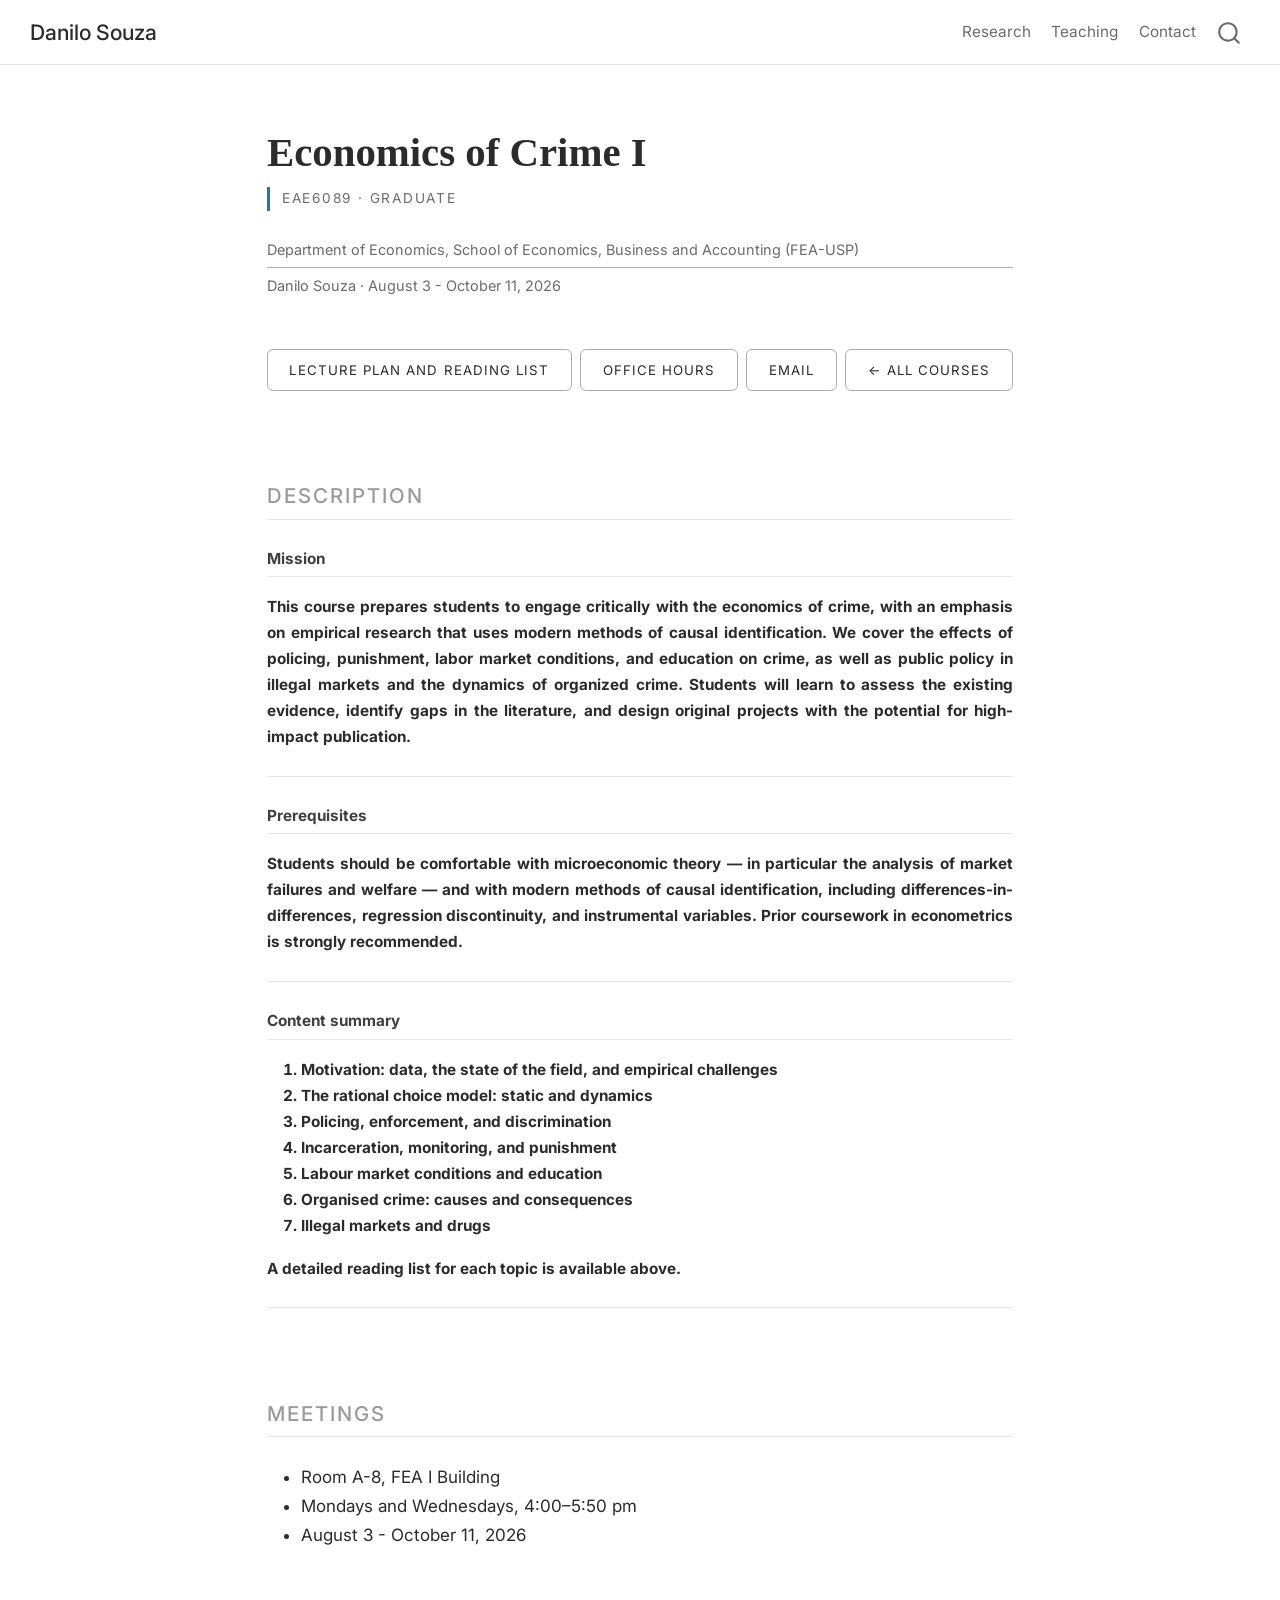
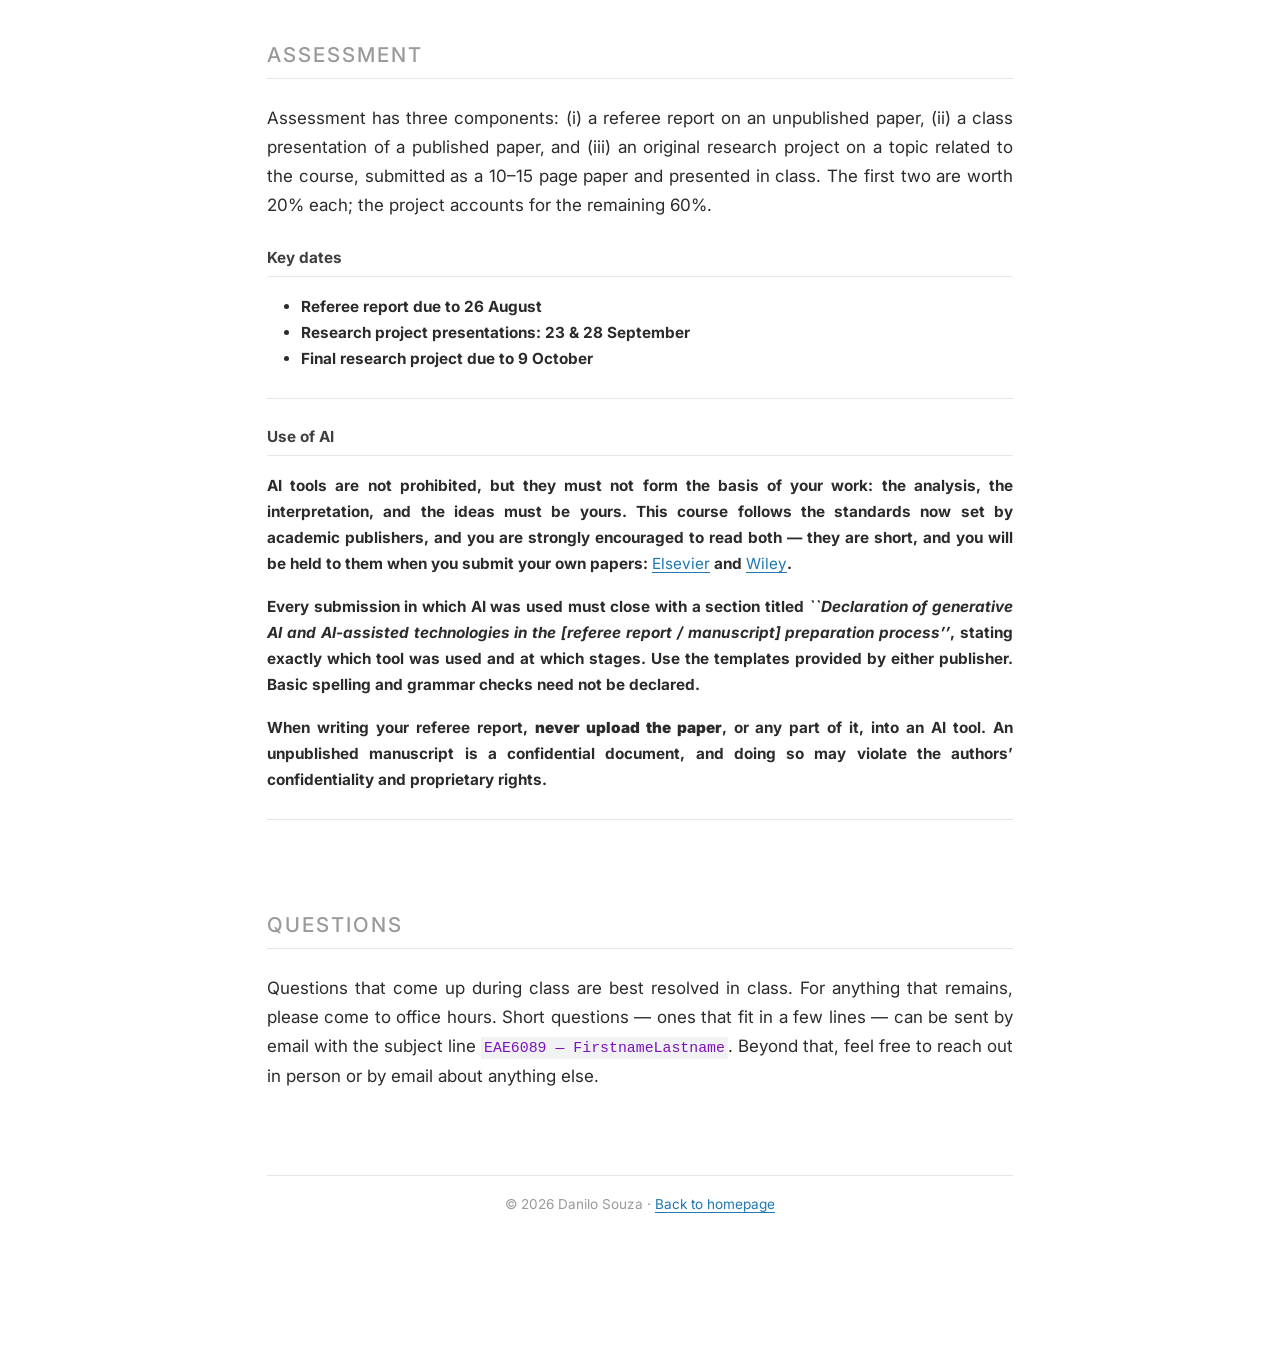
==== docs/teaching/econ-crime-grad.html @ 0323c4c9 "EAE6089 update" ====
<!DOCTYPE html>
<html xmlns="http://www.w3.org/1999/xhtml" lang="en" xml:lang="en"><head>

<meta charset="utf-8">
<meta name="generator" content="quarto-1.8.26">

<meta name="viewport" content="width=device-width, initial-scale=1.0, user-scalable=yes">

<meta name="description" content="Graduate course on the economics of crime, University of São Paulo (FEA-USP).">

<title>EAE6089 — Economics of Crime I – Danilo Souza</title>
<style>
code{white-space: pre-wrap;}
span.smallcaps{font-variant: small-caps;}
div.columns{display: flex; gap: min(4vw, 1.5em);}
div.column{flex: auto; overflow-x: auto;}
div.hanging-indent{margin-left: 1.5em; text-indent: -1.5em;}
ul.task-list{list-style: none;}
ul.task-list li input[type="checkbox"] {
  width: 0.8em;
  margin: 0 0.8em 0.2em -1em; /* quarto-specific, see https://github.com/quarto-dev/quarto-cli/issues/4556 */ 
  vertical-align: middle;
}
</style>


<script src="../site_libs/quarto-nav/quarto-nav.js"></script>
<script src="../site_libs/clipboard/clipboard.min.js"></script>
<script src="../site_libs/quarto-search/autocomplete.umd.js"></script>
<script src="../site_libs/quarto-search/fuse.min.js"></script>
<script src="../site_libs/quarto-search/quarto-search.js"></script>
<meta name="quarto:offset" content="../">
<script src="../site_libs/quarto-html/quarto.js" type="module"></script>
<script src="../site_libs/quarto-html/tabsets/tabsets.js" type="module"></script>
<script src="../site_libs/quarto-html/axe/axe-check.js" type="module"></script>
<script src="../site_libs/quarto-html/popper.min.js"></script>
<script src="../site_libs/quarto-html/tippy.umd.min.js"></script>
<link href="../site_libs/quarto-html/tippy.css" rel="stylesheet">
<link href="../site_libs/quarto-html/quarto-syntax-highlighting-587c61ba64f3a5504c4d52d930310e48.css" rel="stylesheet" id="quarto-text-highlighting-styles">
<script src="../site_libs/bootstrap/bootstrap.min.js"></script>
<link href="../site_libs/bootstrap/bootstrap-icons.css" rel="stylesheet">
<link href="../site_libs/bootstrap/bootstrap-e47f5c167bd58819b469835d2c6b5d37.min.css" rel="stylesheet" append-hash="true" id="quarto-bootstrap" data-mode="light">
<script id="quarto-search-options" type="application/json">{
  "location": "navbar",
  "copy-button": false,
  "collapse-after": 3,
  "panel-placement": "end",
  "type": "overlay",
  "limit": 50,
  "keyboard-shortcut": [
    "f",
    "/",
    "s"
  ],
  "show-item-context": false,
  "language": {
    "search-no-results-text": "No results",
    "search-matching-documents-text": "matching documents",
    "search-copy-link-title": "Copy link to search",
    "search-hide-matches-text": "Hide additional matches",
    "search-more-match-text": "more match in this document",
    "search-more-matches-text": "more matches in this document",
    "search-clear-button-title": "Clear",
    "search-text-placeholder": "",
    "search-detached-cancel-button-title": "Cancel",
    "search-submit-button-title": "Submit",
    "search-label": "Search"
  }
}</script>
<link rel="preconnect" href="https://fonts.googleapis.com">
<link rel="preconnect" href="https://fonts.gstatic.com" crossorigin="">
<link href="https://fonts.googleapis.com/css2?family=Inter:wght@400;500;600&amp;display=swap" rel="stylesheet">
<link rel="stylesheet" href="https://cdnjs.cloudflare.com/ajax/libs/font-awesome/6.5.1/css/all.min.css">


</head>

<body class="nav-fixed fullcontent quarto-light">

<div id="quarto-search-results"></div>
  <header id="quarto-header" class="headroom fixed-top">
    <nav class="navbar navbar-expand-lg " data-bs-theme="dark">
      <div class="navbar-container container-fluid">
      <div class="navbar-brand-container mx-auto">
    <a class="navbar-brand" href="../index.html">
    <span class="navbar-title">Danilo Souza</span>
    </a>
  </div>
            <div id="quarto-search" class="" title="Search"></div>
          <button class="navbar-toggler" type="button" data-bs-toggle="collapse" data-bs-target="#navbarCollapse" aria-controls="navbarCollapse" role="menu" aria-expanded="false" aria-label="Toggle navigation" onclick="if (window.quartoToggleHeadroom) { window.quartoToggleHeadroom(); }">
  <span class="navbar-toggler-icon"></span>
</button>
          <div class="collapse navbar-collapse" id="navbarCollapse">
            <ul class="navbar-nav navbar-nav-scroll ms-auto">
  <li class="nav-item">
    <a class="nav-link" href="../#research"> 
<span class="menu-text">Research</span></a>
  </li>  
  <li class="nav-item">
    <a class="nav-link" href="../#teaching"> 
<span class="menu-text">Teaching</span></a>
  </li>  
  <li class="nav-item">
    <a class="nav-link" href="../#contact"> 
<span class="menu-text">Contact</span></a>
  </li>  
</ul>
          </div> <!-- /navcollapse -->
            <div class="quarto-navbar-tools">
</div>
      </div> <!-- /container-fluid -->
    </nav>
</header>
<!-- content -->
<div id="quarto-content" class="quarto-container page-columns page-rows-contents page-layout-article page-navbar">
<!-- sidebar -->
<!-- margin-sidebar -->
    
<!-- main -->
<main class="content" id="quarto-document-content"><header id="title-block-header" class="quarto-title-block"></header>




<div class="site course-page">
<!-- ============ COURSE HEADER ============ -->
<div class="course-header">
  <div class="hero-name">Economics of Crime I</div>
  <p class="hero-eyebrow">EAE6089 · Graduate</p>
  <p class="hero-affil">Department of Economics, School of Economics, Business and Accounting (FEA-USP)</p>
  <p class="hero-sub">Danilo Souza · August 3 - October 11, 2026</p>
</div>
<p><br></p>
<div class="hero-links">
  <a href="https://drive.google.com/file/d/16OmRQsUOTBLQZLEn7lDFmfymWUzxLTIR/view?usp=sharing">Lecture Plan and Reading List</a>
  <a href="https://calendly.com/danilo_souza/office_hours">Office hours</a>
  <a href="mailto:danilosouza@usp.br">Email</a>
  <a href="../index.html#teaching">← All courses</a>
</div>
<!-- ============ DESCRIPTION ============ -->
<section id="description" class="level2 sec">
<h2 data-anchor-id="description">Description</h2>
<section id="mission" class="level3 subhead">
<h3 class="subhead" data-anchor-id="mission">Mission</h3>
<p>This course prepares students to engage critically with the economics of crime, with an emphasis on empirical research that uses modern methods of causal identification. We cover the effects of policing, punishment, labor market conditions, and education on crime, as well as public policy in illegal markets and the dynamics of organized crime. Students will learn to assess the existing evidence, identify gaps in the literature, and design original projects with the potential for high-impact publication.</p>
</section>
<section id="prerequisites" class="level3 subhead">
<h3 class="subhead" data-anchor-id="prerequisites">Prerequisites</h3>
<p>Students should be comfortable with microeconomic theory — in particular the analysis of market failures and welfare — and with modern methods of causal identification, including differences-in-differences, regression discontinuity, and instrumental variables. Prior coursework in econometrics is strongly recommended.</p>
</section>
<section id="content-summary" class="level3 subhead">
<h3 class="subhead" data-anchor-id="content-summary">Content summary</h3>
<div class="topics">
<ol type="1">
<li>Motivation: data, the state of the field, and empirical challenges</li>
<li>The rational choice model: static and dynamics</li>
<li>Policing, enforcement, and discrimination</li>
<li>Incarceration, monitoring, and punishment</li>
<li>Labour market conditions and education</li>
<li>Organised crime: causes and consequences</li>
<li>Illegal markets and drugs</li>
</ol>
</div>
<p>A detailed reading list for each topic is available above.</p>
</section>
</section>
<!-- ============ MEETINGS ============ -->
<section id="meetings" class="level2 sec">
<h2 data-anchor-id="meetings">Meetings</h2>
<div class="info-block">
<ul>
<li><span class="info-value">Room A-8, FEA I Building</span></li>
<li><span class="info-value">Mondays and Wednesdays, 4:00–5:50 pm</span></li>
<li><span class="info-value">August 3 - October 11, 2026</span></li>
</ul>
</div>
</section>
<!-- ============ ASSESSMENT ============ -->
<section id="assessment" class="level2 sec">
<h2 data-anchor-id="assessment">Assessment</h2>
<p>Assessment has three components: (i) a referee report on an unpublished paper, (ii) a class presentation of a published paper, and (iii) an original research project on a topic related to the course, submitted as a 10–15 page paper and presented in class. The first two are worth 20% each; the project accounts for the remaining 60%.</p>
<section id="key-dates" class="level3 subhead">
<h3 class="subhead" data-anchor-id="key-dates">Key dates</h3>
<div class="info-block">
<ul>
<li><span class="info-value">Referee report due to 26 August</span></li>
<li><span class="info-value">Research project presentations: 23 &amp; 28 September</span></li>
<li><span class="info-value">Final research project due to 9 October</span></li>
</ul>
</div>
</section>
<section id="use-of-ai" class="level3 subhead">
<h3 class="subhead" data-anchor-id="use-of-ai">Use of AI</h3>
<p>AI tools are not prohibited, but they must not form the basis of your work: the analysis, the interpretation, and the ideas must be yours. This course follows the standards now set by academic publishers, and you are strongly encouraged to read both — they are short, and you will be held to them when you submit your own papers: <a href="https://www.elsevier.com/about/policies-and-standards/generative-ai-policies-for-journals">Elsevier</a> and <a href="https://www.wiley.com/en-us/publish/article/ai-guidelines/#peerreview">Wiley</a>.</p>
<p>Every submission in which AI was used must close with a section titled <em>``Declaration of generative AI and AI-assisted technologies in the [referee report / manuscript] preparation process’’</em>, stating exactly which tool was used and at which stages. Use the templates provided by either publisher. Basic spelling and grammar checks need not be declared.</p>
<p>When writing your referee report, <strong>never upload the paper</strong>, or any part of it, into an AI tool. An unpublished manuscript is a confidential document, and doing so may violate the authors’ confidentiality and proprietary rights.</p>
</section>
</section>
<!-- ============ CONTACT ============ -->
<div id="course-contact" class="sec">
<section id="questions" class="level2">
<h2 data-anchor-id="questions">Questions</h2>
<p>Questions that come up during class are best resolved in class. For anything that remains, please come to office hours. Short questions — ones that fit in a few lines — can be sent by email with the subject line <code>EAE6089 — FirstnameLastname</code>. Beyond that, feel free to reach out in person or by email about anything else.</p>
</section>
</div>
<p><span class="footer-note">© 2026 Danilo Souza · <a href="../index.html">Back to homepage</a></span></p>
</div>



</main> <!-- /main -->
<script id="quarto-html-after-body" type="application/javascript">
  window.document.addEventListener("DOMContentLoaded", function (event) {
    const isCodeAnnotation = (el) => {
      for (const clz of el.classList) {
        if (clz.startsWith('code-annotation-')) {                     
          return true;
        }
      }
      return false;
    }
    const onCopySuccess = function(e) {
      // button target
      const button = e.trigger;
      // don't keep focus
      button.blur();
      // flash "checked"
      button.classList.add('code-copy-button-checked');
      var currentTitle = button.getAttribute("title");
      button.setAttribute("title", "Copied!");
      let tooltip;
      if (window.bootstrap) {
        button.setAttribute("data-bs-toggle", "tooltip");
        button.setAttribute("data-bs-placement", "left");
        button.setAttribute("data-bs-title", "Copied!");
        tooltip = new bootstrap.Tooltip(button, 
          { trigger: "manual", 
            customClass: "code-copy-button-tooltip",
            offset: [0, -8]});
        tooltip.show();    
      }
      setTimeout(function() {
        if (tooltip) {
          tooltip.hide();
          button.removeAttribute("data-bs-title");
          button.removeAttribute("data-bs-toggle");
          button.removeAttribute("data-bs-placement");
        }
        button.setAttribute("title", currentTitle);
        button.classList.remove('code-copy-button-checked');
      }, 1000);
      // clear code selection
      e.clearSelection();
    }
    const getTextToCopy = function(trigger) {
      const outerScaffold = trigger.parentElement.cloneNode(true);
      const codeEl = outerScaffold.querySelector('code');
      for (const childEl of codeEl.children) {
        if (isCodeAnnotation(childEl)) {
          childEl.remove();
        }
      }
      return codeEl.innerText;
    }
    const clipboard = new window.ClipboardJS('.code-copy-button:not([data-in-quarto-modal])', {
      text: getTextToCopy
    });
    clipboard.on('success', onCopySuccess);
    if (window.document.getElementById('quarto-embedded-source-code-modal')) {
      const clipboardModal = new window.ClipboardJS('.code-copy-button[data-in-quarto-modal]', {
        text: getTextToCopy,
        container: window.document.getElementById('quarto-embedded-source-code-modal')
      });
      clipboardModal.on('success', onCopySuccess);
    }
      var localhostRegex = new RegExp(/^(?:http|https):\/\/localhost\:?[0-9]*\//);
      var mailtoRegex = new RegExp(/^mailto:/);
        var filterRegex = new RegExp("https:\/\/danilosouza\.com");
      var isInternal = (href) => {
          return filterRegex.test(href) || localhostRegex.test(href) || mailtoRegex.test(href);
      }
      // Inspect non-navigation links and adorn them if external
     var links = window.document.querySelectorAll('a[href]:not(.nav-link):not(.navbar-brand):not(.toc-action):not(.sidebar-link):not(.sidebar-item-toggle):not(.pagination-link):not(.no-external):not([aria-hidden]):not(.dropdown-item):not(.quarto-navigation-tool):not(.about-link)');
      for (var i=0; i<links.length; i++) {
        const link = links[i];
        if (!isInternal(link.href)) {
          // undo the damage that might have been done by quarto-nav.js in the case of
          // links that we want to consider external
          if (link.dataset.originalHref !== undefined) {
            link.href = link.dataset.originalHref;
          }
            // target, if specified
            link.setAttribute("target", "_blank");
            if (link.getAttribute("rel") === null) {
              link.setAttribute("rel", "noopener");
            }
        }
      }
    function tippyHover(el, contentFn, onTriggerFn, onUntriggerFn) {
      const config = {
        allowHTML: true,
        maxWidth: 500,
        delay: 100,
        arrow: false,
        appendTo: function(el) {
            return el.parentElement;
        },
        interactive: true,
        interactiveBorder: 10,
        theme: 'quarto',
        placement: 'bottom-start',
      };
      if (contentFn) {
        config.content = contentFn;
      }
      if (onTriggerFn) {
        config.onTrigger = onTriggerFn;
      }
      if (onUntriggerFn) {
        config.onUntrigger = onUntriggerFn;
      }
      window.tippy(el, config); 
    }
    const noterefs = window.document.querySelectorAll('a[role="doc-noteref"]');
    for (var i=0; i<noterefs.length; i++) {
      const ref = noterefs[i];
      tippyHover(ref, function() {
        // use id or data attribute instead here
        let href = ref.getAttribute('data-footnote-href') || ref.getAttribute('href');
        try { href = new URL(href).hash; } catch {}
        const id = href.replace(/^#\/?/, "");
        const note = window.document.getElementById(id);
        if (note) {
          return note.innerHTML;
        } else {
          return "";
        }
      });
    }
    const xrefs = window.document.querySelectorAll('a.quarto-xref');
    const processXRef = (id, note) => {
      // Strip column container classes
      const stripColumnClz = (el) => {
        el.classList.remove("page-full", "page-columns");
        if (el.children) {
          for (const child of el.children) {
            stripColumnClz(child);
          }
        }
      }
      stripColumnClz(note)
      if (id === null || id.startsWith('sec-')) {
        // Special case sections, only their first couple elements
        const container = document.createElement("div");
        if (note.children && note.children.length > 2) {
          container.appendChild(note.children[0].cloneNode(true));
          for (let i = 1; i < note.children.length; i++) {
            const child = note.children[i];
            if (child.tagName === "P" && child.innerText === "") {
              continue;
            } else {
              container.appendChild(child.cloneNode(true));
              break;
            }
          }
          if (window.Quarto?.typesetMath) {
            window.Quarto.typesetMath(container);
          }
          return container.innerHTML
        } else {
          if (window.Quarto?.typesetMath) {
            window.Quarto.typesetMath(note);
          }
          return note.innerHTML;
        }
      } else {
        // Remove any anchor links if they are present
        const anchorLink = note.querySelector('a.anchorjs-link');
        if (anchorLink) {
          anchorLink.remove();
        }
        if (window.Quarto?.typesetMath) {
          window.Quarto.typesetMath(note);
        }
        if (note.classList.contains("callout")) {
          return note.outerHTML;
        } else {
          return note.innerHTML;
        }
      }
    }
    for (var i=0; i<xrefs.length; i++) {
      const xref = xrefs[i];
      tippyHover(xref, undefined, function(instance) {
        instance.disable();
        let url = xref.getAttribute('href');
        let hash = undefined; 
        if (url.startsWith('#')) {
          hash = url;
        } else {
          try { hash = new URL(url).hash; } catch {}
        }
        if (hash) {
          const id = hash.replace(/^#\/?/, "");
          const note = window.document.getElementById(id);
          if (note !== null) {
            try {
              const html = processXRef(id, note.cloneNode(true));
              instance.setContent(html);
            } finally {
              instance.enable();
              instance.show();
            }
          } else {
            // See if we can fetch this
            fetch(url.split('#')[0])
            .then(res => res.text())
            .then(html => {
              const parser = new DOMParser();
              const htmlDoc = parser.parseFromString(html, "text/html");
              const note = htmlDoc.getElementById(id);
              if (note !== null) {
                const html = processXRef(id, note);
                instance.setContent(html);
              } 
            }).finally(() => {
              instance.enable();
              instance.show();
            });
          }
        } else {
          // See if we can fetch a full url (with no hash to target)
          // This is a special case and we should probably do some content thinning / targeting
          fetch(url)
          .then(res => res.text())
          .then(html => {
            const parser = new DOMParser();
            const htmlDoc = parser.parseFromString(html, "text/html");
            const note = htmlDoc.querySelector('main.content');
            if (note !== null) {
              // This should only happen for chapter cross references
              // (since there is no id in the URL)
              // remove the first header
              if (note.children.length > 0 && note.children[0].tagName === "HEADER") {
                note.children[0].remove();
              }
              const html = processXRef(null, note);
              instance.setContent(html);
            } 
          }).finally(() => {
            instance.enable();
            instance.show();
          });
        }
      }, function(instance) {
      });
    }
        let selectedAnnoteEl;
        const selectorForAnnotation = ( cell, annotation) => {
          let cellAttr = 'data-code-cell="' + cell + '"';
          let lineAttr = 'data-code-annotation="' +  annotation + '"';
          const selector = 'span[' + cellAttr + '][' + lineAttr + ']';
          return selector;
        }
        const selectCodeLines = (annoteEl) => {
          const doc = window.document;
          const targetCell = annoteEl.getAttribute("data-target-cell");
          const targetAnnotation = annoteEl.getAttribute("data-target-annotation");
          const annoteSpan = window.document.querySelector(selectorForAnnotation(targetCell, targetAnnotation));
          const lines = annoteSpan.getAttribute("data-code-lines").split(",");
          const lineIds = lines.map((line) => {
            return targetCell + "-" + line;
          })
          let top = null;
          let height = null;
          let parent = null;
          if (lineIds.length > 0) {
              //compute the position of the single el (top and bottom and make a div)
              const el = window.document.getElementById(lineIds[0]);
              top = el.offsetTop;
              height = el.offsetHeight;
              parent = el.parentElement.parentElement;
            if (lineIds.length > 1) {
              const lastEl = window.document.getElementById(lineIds[lineIds.length - 1]);
              const bottom = lastEl.offsetTop + lastEl.offsetHeight;
              height = bottom - top;
            }
            if (top !== null && height !== null && parent !== null) {
              // cook up a div (if necessary) and position it 
              let div = window.document.getElementById("code-annotation-line-highlight");
              if (div === null) {
                div = window.document.createElement("div");
                div.setAttribute("id", "code-annotation-line-highlight");
                div.style.position = 'absolute';
                parent.appendChild(div);
              }
              div.style.top = top - 2 + "px";
              div.style.height = height + 4 + "px";
              div.style.left = 0;
              let gutterDiv = window.document.getElementById("code-annotation-line-highlight-gutter");
              if (gutterDiv === null) {
                gutterDiv = window.document.createElement("div");
                gutterDiv.setAttribute("id", "code-annotation-line-highlight-gutter");
                gutterDiv.style.position = 'absolute';
                const codeCell = window.document.getElementById(targetCell);
                const gutter = codeCell.querySelector('.code-annotation-gutter');
                gutter.appendChild(gutterDiv);
              }
              gutterDiv.style.top = top - 2 + "px";
              gutterDiv.style.height = height + 4 + "px";
            }
            selectedAnnoteEl = annoteEl;
          }
        };
        const unselectCodeLines = () => {
          const elementsIds = ["code-annotation-line-highlight", "code-annotation-line-highlight-gutter"];
          elementsIds.forEach((elId) => {
            const div = window.document.getElementById(elId);
            if (div) {
              div.remove();
            }
          });
          selectedAnnoteEl = undefined;
        };
          // Handle positioning of the toggle
      window.addEventListener(
        "resize",
        throttle(() => {
          elRect = undefined;
          if (selectedAnnoteEl) {
            selectCodeLines(selectedAnnoteEl);
          }
        }, 10)
      );
      function throttle(fn, ms) {
      let throttle = false;
      let timer;
        return (...args) => {
          if(!throttle) { // first call gets through
              fn.apply(this, args);
              throttle = true;
          } else { // all the others get throttled
              if(timer) clearTimeout(timer); // cancel #2
              timer = setTimeout(() => {
                fn.apply(this, args);
                timer = throttle = false;
              }, ms);
          }
        };
      }
        // Attach click handler to the DT
        const annoteDls = window.document.querySelectorAll('dt[data-target-cell]');
        for (const annoteDlNode of annoteDls) {
          annoteDlNode.addEventListener('click', (event) => {
            const clickedEl = event.target;
            if (clickedEl !== selectedAnnoteEl) {
              unselectCodeLines();
              const activeEl = window.document.querySelector('dt[data-target-cell].code-annotation-active');
              if (activeEl) {
                activeEl.classList.remove('code-annotation-active');
              }
              selectCodeLines(clickedEl);
              clickedEl.classList.add('code-annotation-active');
            } else {
              // Unselect the line
              unselectCodeLines();
              clickedEl.classList.remove('code-annotation-active');
            }
          });
        }
    const findCites = (el) => {
      const parentEl = el.parentElement;
      if (parentEl) {
        const cites = parentEl.dataset.cites;
        if (cites) {
          return {
            el,
            cites: cites.split(' ')
          };
        } else {
          return findCites(el.parentElement)
        }
      } else {
        return undefined;
      }
    };
    var bibliorefs = window.document.querySelectorAll('a[role="doc-biblioref"]');
    for (var i=0; i<bibliorefs.length; i++) {
      const ref = bibliorefs[i];
      const citeInfo = findCites(ref);
      if (citeInfo) {
        tippyHover(citeInfo.el, function() {
          var popup = window.document.createElement('div');
          citeInfo.cites.forEach(function(cite) {
            var citeDiv = window.document.createElement('div');
            citeDiv.classList.add('hanging-indent');
            citeDiv.classList.add('csl-entry');
            var biblioDiv = window.document.getElementById('ref-' + cite);
            if (biblioDiv) {
              citeDiv.innerHTML = biblioDiv.innerHTML;
            }
            popup.appendChild(citeDiv);
          });
          return popup.innerHTML;
        });
      }
    }
  });
  </script>
</div> <!-- /content -->




</body></html>
---- docs/site_libs/quarto-html/tippy.css ----
.tippy-box[data-animation=fade][data-state=hidden]{opacity:0}[data-tippy-root]{max-width:calc(100vw - 10px)}.tippy-box{position:relative;background-color:#333;color:#fff;border-radius:4px;font-size:14px;line-height:1.4;white-space:normal;outline:0;transition-property:transform,visibility,opacity}.tippy-box[data-placement^=top]>.tippy-arrow{bottom:0}.tippy-box[data-placement^=top]>.tippy-arrow:before{bottom:-7px;left:0;border-width:8px 8px 0;border-top-color:initial;transform-origin:center top}.tippy-box[data-placement^=bottom]>.tippy-arrow{top:0}.tippy-box[data-placement^=bottom]>.tippy-arrow:before{top:-7px;left:0;border-width:0 8px 8px;border-bottom-color:initial;transform-origin:center bottom}.tippy-box[data-placement^=left]>.tippy-arrow{right:0}.tippy-box[data-placement^=left]>.tippy-arrow:before{border-width:8px 0 8px 8px;border-left-color:initial;right:-7px;transform-origin:center left}.tippy-box[data-placement^=right]>.tippy-arrow{left:0}.tippy-box[data-placement^=right]>.tippy-arrow:before{left:-7px;border-width:8px 8px 8px 0;border-right-color:initial;transform-origin:center right}.tippy-box[data-inertia][data-state=visible]{transition-timing-function:cubic-bezier(.54,1.5,.38,1.11)}.tippy-arrow{width:16px;height:16px;color:#333}.tippy-arrow:before{content:"";position:absolute;border-color:transparent;border-style:solid}.tippy-content{position:relative;padding:5px 9px;z-index:1}
---- docs/site_libs/quarto-html/quarto-syntax-highlighting-587c61ba64f3a5504c4d52d930310e48.css ----
/* quarto syntax highlight colors */
:root {
  --quarto-hl-ot-color: #003B4F;
  --quarto-hl-at-color: #657422;
  --quarto-hl-ss-color: #20794D;
  --quarto-hl-an-color: #5E5E5E;
  --quarto-hl-fu-color: #4758AB;
  --quarto-hl-st-color: #20794D;
  --quarto-hl-cf-color: #003B4F;
  --quarto-hl-op-color: #5E5E5E;
  --quarto-hl-er-color: #AD0000;
  --quarto-hl-bn-color: #AD0000;
  --quarto-hl-al-color: #AD0000;
  --quarto-hl-va-color: #111111;
  --quarto-hl-bu-color: inherit;
  --quarto-hl-ex-color: inherit;
  --quarto-hl-pp-color: #AD0000;
  --quarto-hl-in-color: #5E5E5E;
  --quarto-hl-vs-color: #20794D;
  --quarto-hl-wa-color: #5E5E5E;
  --quarto-hl-do-color: #5E5E5E;
  --quarto-hl-im-color: #00769E;
  --quarto-hl-ch-color: #20794D;
  --quarto-hl-dt-color: #AD0000;
  --quarto-hl-fl-color: #AD0000;
  --quarto-hl-co-color: #5E5E5E;
  --quarto-hl-cv-color: #5E5E5E;
  --quarto-hl-cn-color: #8f5902;
  --quarto-hl-sc-color: #5E5E5E;
  --quarto-hl-dv-color: #AD0000;
  --quarto-hl-kw-color: #003B4F;
}

/* other quarto variables */
:root {
  --quarto-font-monospace: SFMono-Regular, Menlo, Monaco, Consolas, "Liberation Mono", "Courier New", monospace;
}

/* syntax highlight based on Pandoc's rules */
pre > code.sourceCode > span {
  color: #003B4F;
}

code.sourceCode > span {
  color: #003B4F;
}

div.sourceCode,
div.sourceCode pre.sourceCode {
  color: #003B4F;
}

/* Normal */
code span {
  color: #003B4F;
}

/* Alert */
code span.al {
  color: #AD0000;
  font-style: inherit;
}

/* Annotation */
code span.an {
  color: #5E5E5E;
  font-style: inherit;
}

/* Attribute */
code span.at {
  color: #657422;
  font-style: inherit;
}

/* BaseN */
code span.bn {
  color: #AD0000;
  font-style: inherit;
}

/* BuiltIn */
code span.bu {
  font-style: inherit;
}

/* ControlFlow */
code span.cf {
  color: #003B4F;
  font-weight: bold;
  font-style: inherit;
}

/* Char */
code span.ch {
  color: #20794D;
  font-style: inherit;
}

/* Constant */
code span.cn {
  color: #8f5902;
  font-style: inherit;
}

/* Comment */
code span.co {
  color: #5E5E5E;
  font-style: inherit;
}

/* CommentVar */
code span.cv {
  color: #5E5E5E;
  font-style: italic;
}

/* Documentation */
code span.do {
  color: #5E5E5E;
  font-style: italic;
}

/* DataType */
code span.dt {
  color: #AD0000;
  font-style: inherit;
}

/* DecVal */
code span.dv {
  color: #AD0000;
  font-style: inherit;
}

/* Error */
code span.er {
  color: #AD0000;
  font-style: inherit;
}

/* Extension */
code span.ex {
  font-style: inherit;
}

/* Float */
code span.fl {
  color: #AD0000;
  font-style: inherit;
}

/* Function */
code span.fu {
  color: #4758AB;
  font-style: inherit;
}

/* Import */
code span.im {
  color: #00769E;
  font-style: inherit;
}

/* Information */
code span.in {
  color: #5E5E5E;
  font-style: inherit;
}

/* Keyword */
code span.kw {
  color: #003B4F;
  font-weight: bold;
  font-style: inherit;
}

/* Operator */
code span.op {
  color: #5E5E5E;
  font-style: inherit;
}

/* Other */
code span.ot {
  color: #003B4F;
  font-style: inherit;
}

/* Preprocessor */
code span.pp {
  color: #AD0000;
  font-style: inherit;
}

/* SpecialChar */
code span.sc {
  color: #5E5E5E;
  font-style: inherit;
}

/* SpecialString */
code span.ss {
  color: #20794D;
  font-style: inherit;
}

/* String */
code span.st {
  color: #20794D;
  font-style: inherit;
}

/* Variable */
code span.va {
  color: #111111;
  font-style: inherit;
}

/* VerbatimString */
code span.vs {
  color: #20794D;
  font-style: inherit;
}

/* Warning */
code span.wa {
  color: #5E5E5E;
  font-style: italic;
}

.prevent-inlining {
  content: "</";
}

/*# sourceMappingURL=2dce1cc6c82594539e1579de68416b47.css.map */
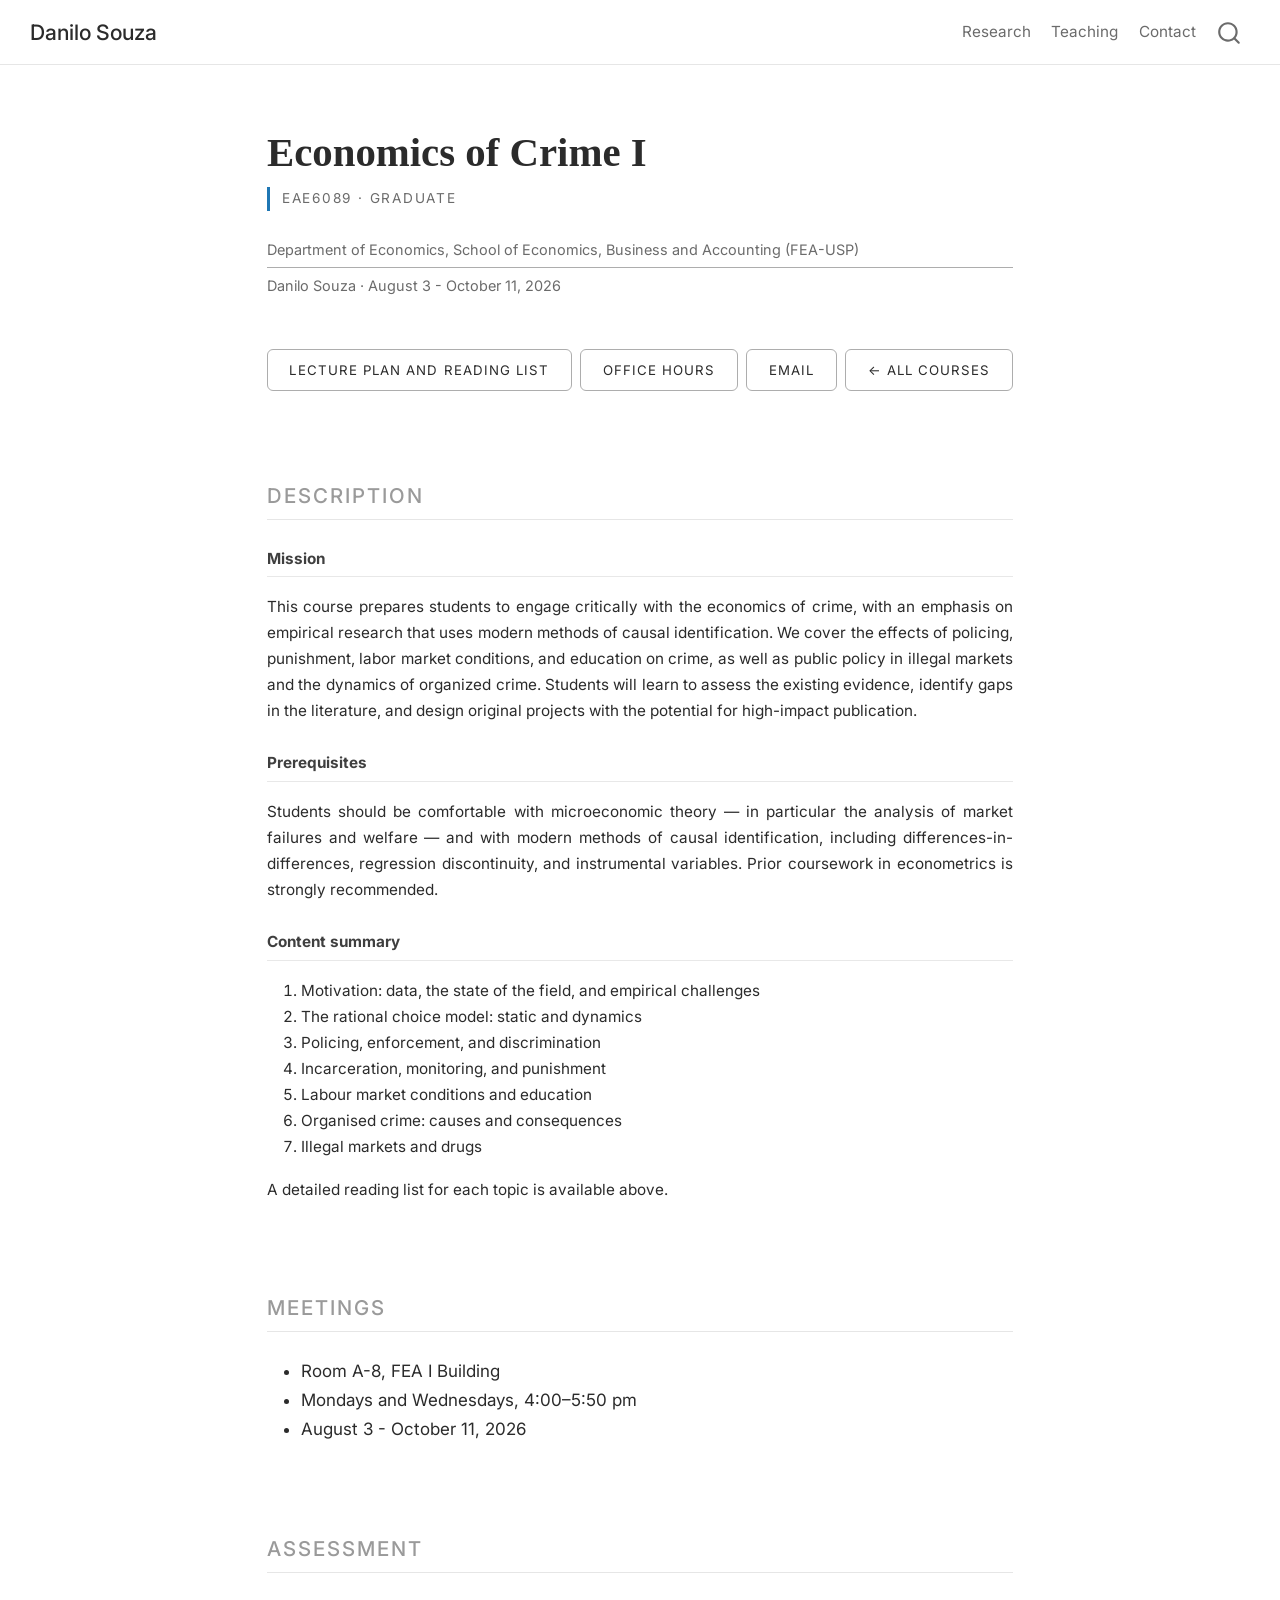
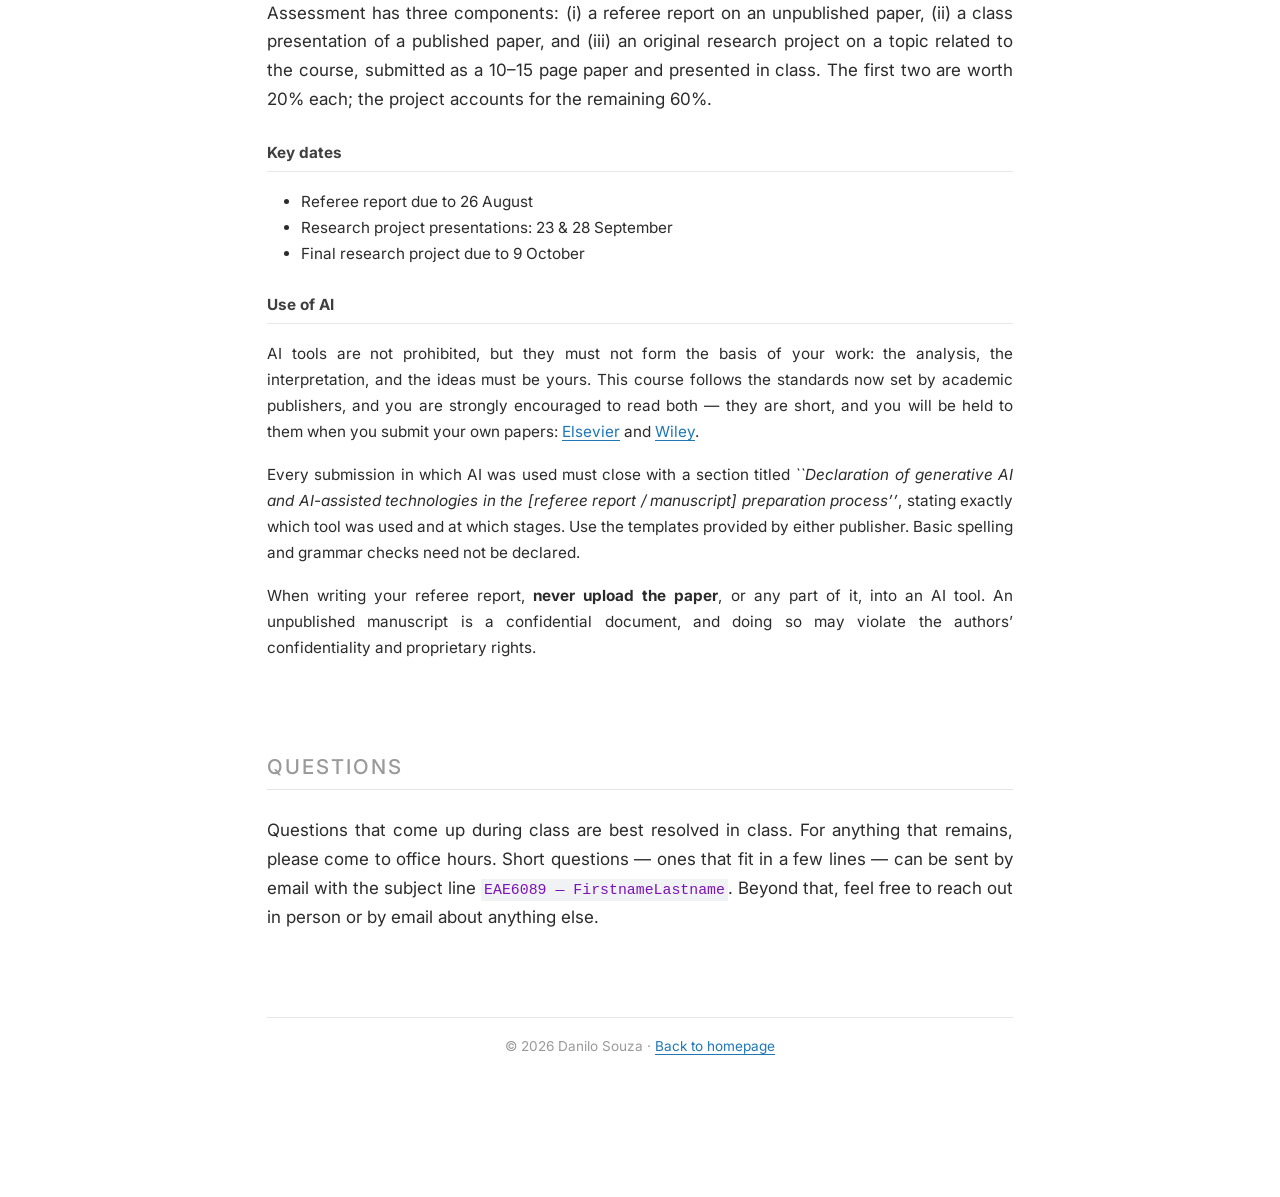
==== commit bdd12b11: "EAE6089 update" ====
--- a/docs/teaching/econ-crime-grad.html
+++ b/docs/teaching/econ-crime-grad.html
@@ -39,7 +39,7 @@
 <link href="../site_libs/quarto-html/quarto-syntax-highlighting-587c61ba64f3a5504c4d52d930310e48.css" rel="stylesheet" id="quarto-text-highlighting-styles">
 <script src="../site_libs/bootstrap/bootstrap.min.js"></script>
 <link href="../site_libs/bootstrap/bootstrap-icons.css" rel="stylesheet">
-<link href="../site_libs/bootstrap/bootstrap-e47f5c167bd58819b469835d2c6b5d37.min.css" rel="stylesheet" append-hash="true" id="quarto-bootstrap" data-mode="light">
+<link href="../site_libs/bootstrap/bootstrap-d3cc22ba835d0439aa2150a9aca3385e.min.css" rel="stylesheet" append-hash="true" id="quarto-bootstrap" data-mode="light">
 <script id="quarto-search-options" type="application/json">{
   "location": "navbar",
   "copy-button": false,
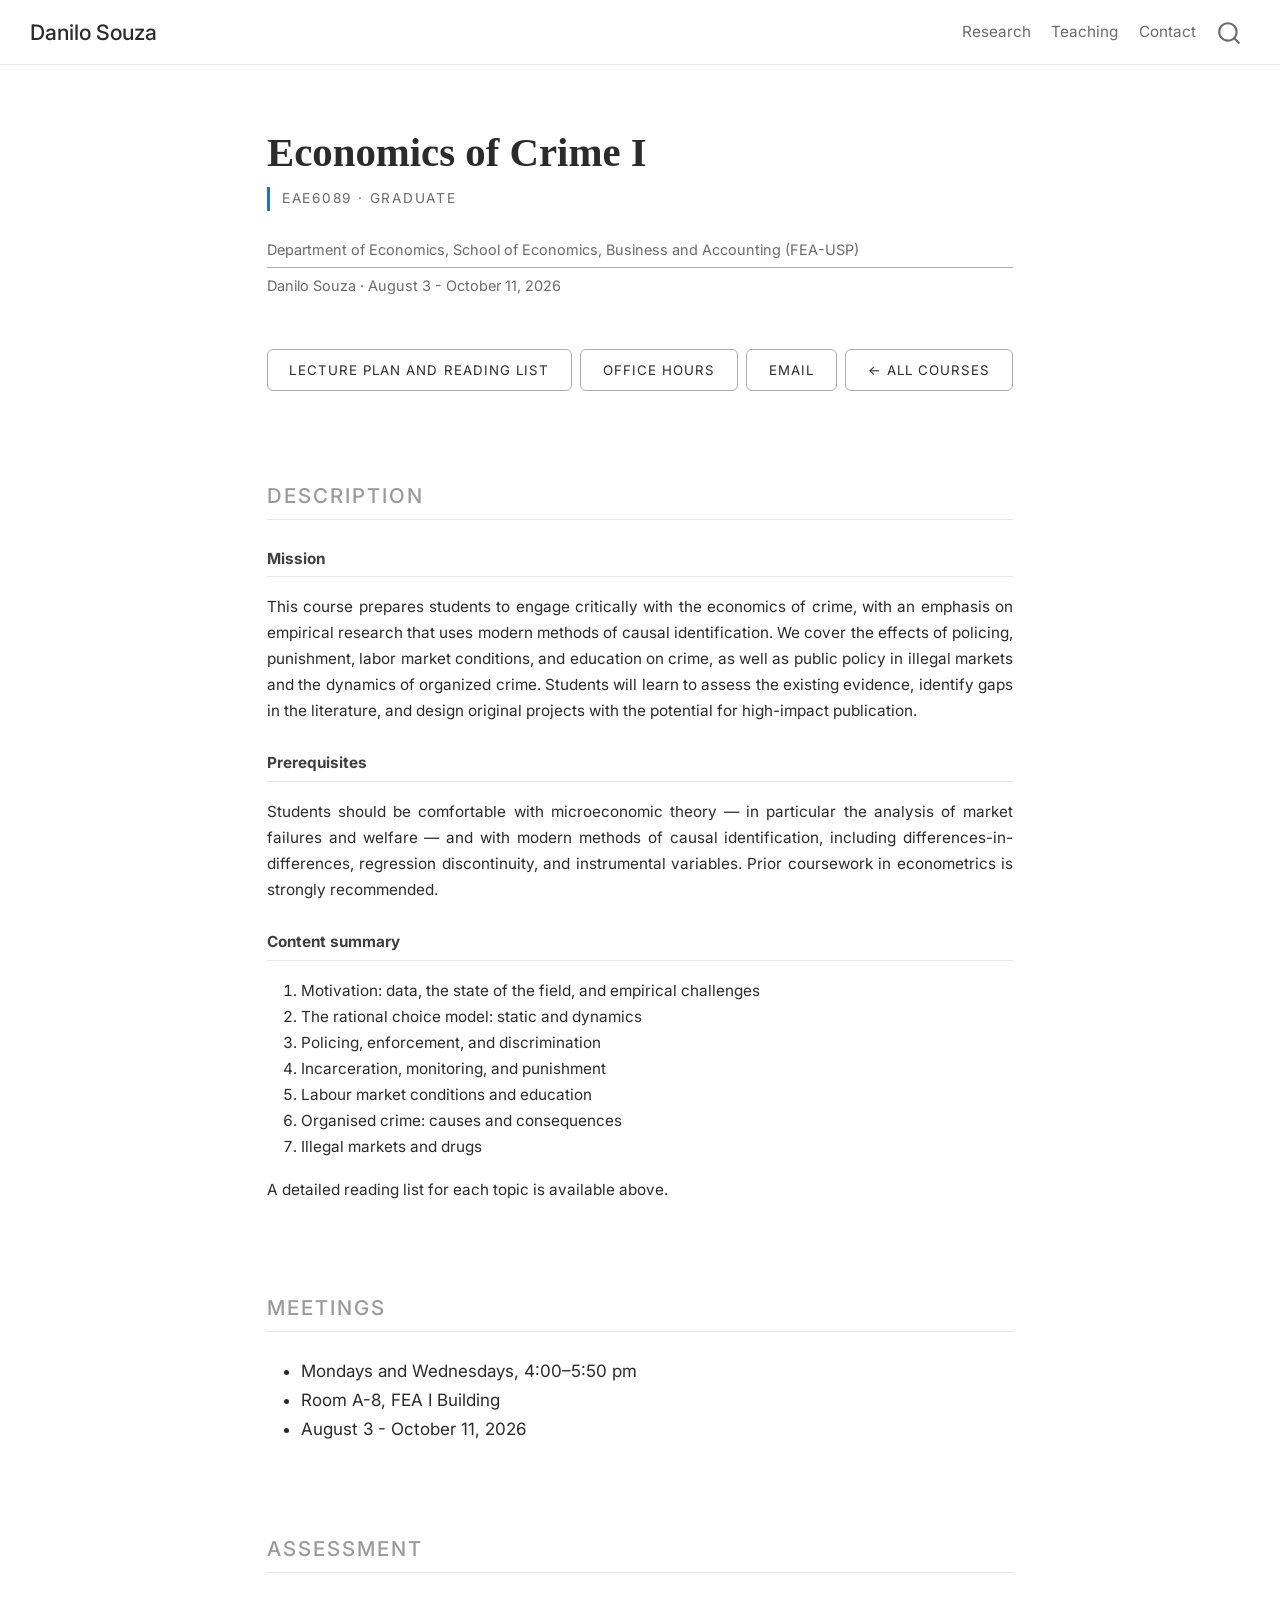
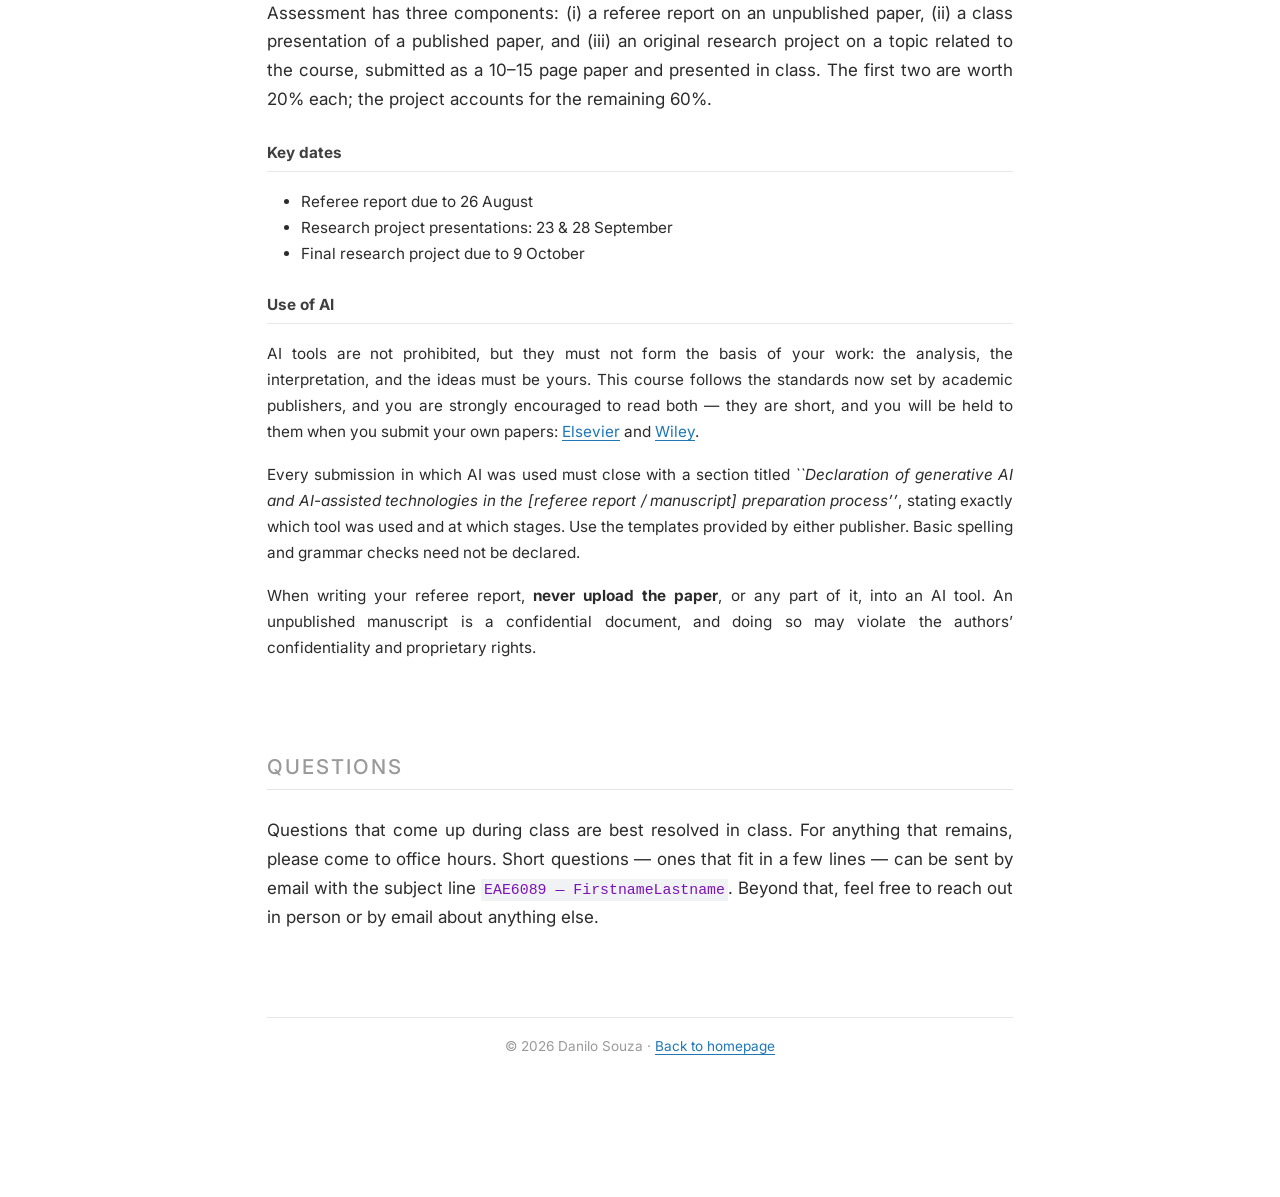
==== commit efe86f7e: "EAE1247 update && git push" ====
--- a/docs/teaching/econ-crime-grad.html
+++ b/docs/teaching/econ-crime-grad.html
@@ -39,7 +39,7 @@
 <link href="../site_libs/quarto-html/quarto-syntax-highlighting-587c61ba64f3a5504c4d52d930310e48.css" rel="stylesheet" id="quarto-text-highlighting-styles">
 <script src="../site_libs/bootstrap/bootstrap.min.js"></script>
 <link href="../site_libs/bootstrap/bootstrap-icons.css" rel="stylesheet">
-<link href="../site_libs/bootstrap/bootstrap-d3cc22ba835d0439aa2150a9aca3385e.min.css" rel="stylesheet" append-hash="true" id="quarto-bootstrap" data-mode="light">
+<link href="../site_libs/bootstrap/bootstrap-30bdb00b59d881edb21cf422f59c7b60.min.css" rel="stylesheet" append-hash="true" id="quarto-bootstrap" data-mode="light">
 <script id="quarto-search-options" type="application/json">{
   "location": "navbar",
   "copy-button": false,
@@ -132,7 +132,7 @@
 </div>
 <p><br></p>
 <div class="hero-links">
-  <a href="https://drive.google.com/file/d/16OmRQsUOTBLQZLEn7lDFmfymWUzxLTIR/view?usp=sharing">Lecture Plan and Reading List</a>
+  <a href="https://drive.google.com/file/d/15lll-6lE1Xgj-MZZetZIUNHMqsRkrPo3/view?usp=sharing">Lecture Plan and Reading List</a>
   <a href="https://calendly.com/danilo_souza/office_hours">Office hours</a>
   <a href="mailto:danilosouza@usp.br">Email</a>
   <a href="../index.html#teaching">← All courses</a>
@@ -169,8 +169,8 @@
 <h2 data-anchor-id="meetings">Meetings</h2>
 <div class="info-block">
 <ul>
+<li><span class="info-value">Mondays and Wednesdays, 4:00–5:50 pm</span></li>
 <li><span class="info-value">Room A-8, FEA I Building</span></li>
-<li><span class="info-value">Mondays and Wednesdays, 4:00–5:50 pm</span></li>
 <li><span class="info-value">August 3 - October 11, 2026</span></li>
 </ul>
 </div>
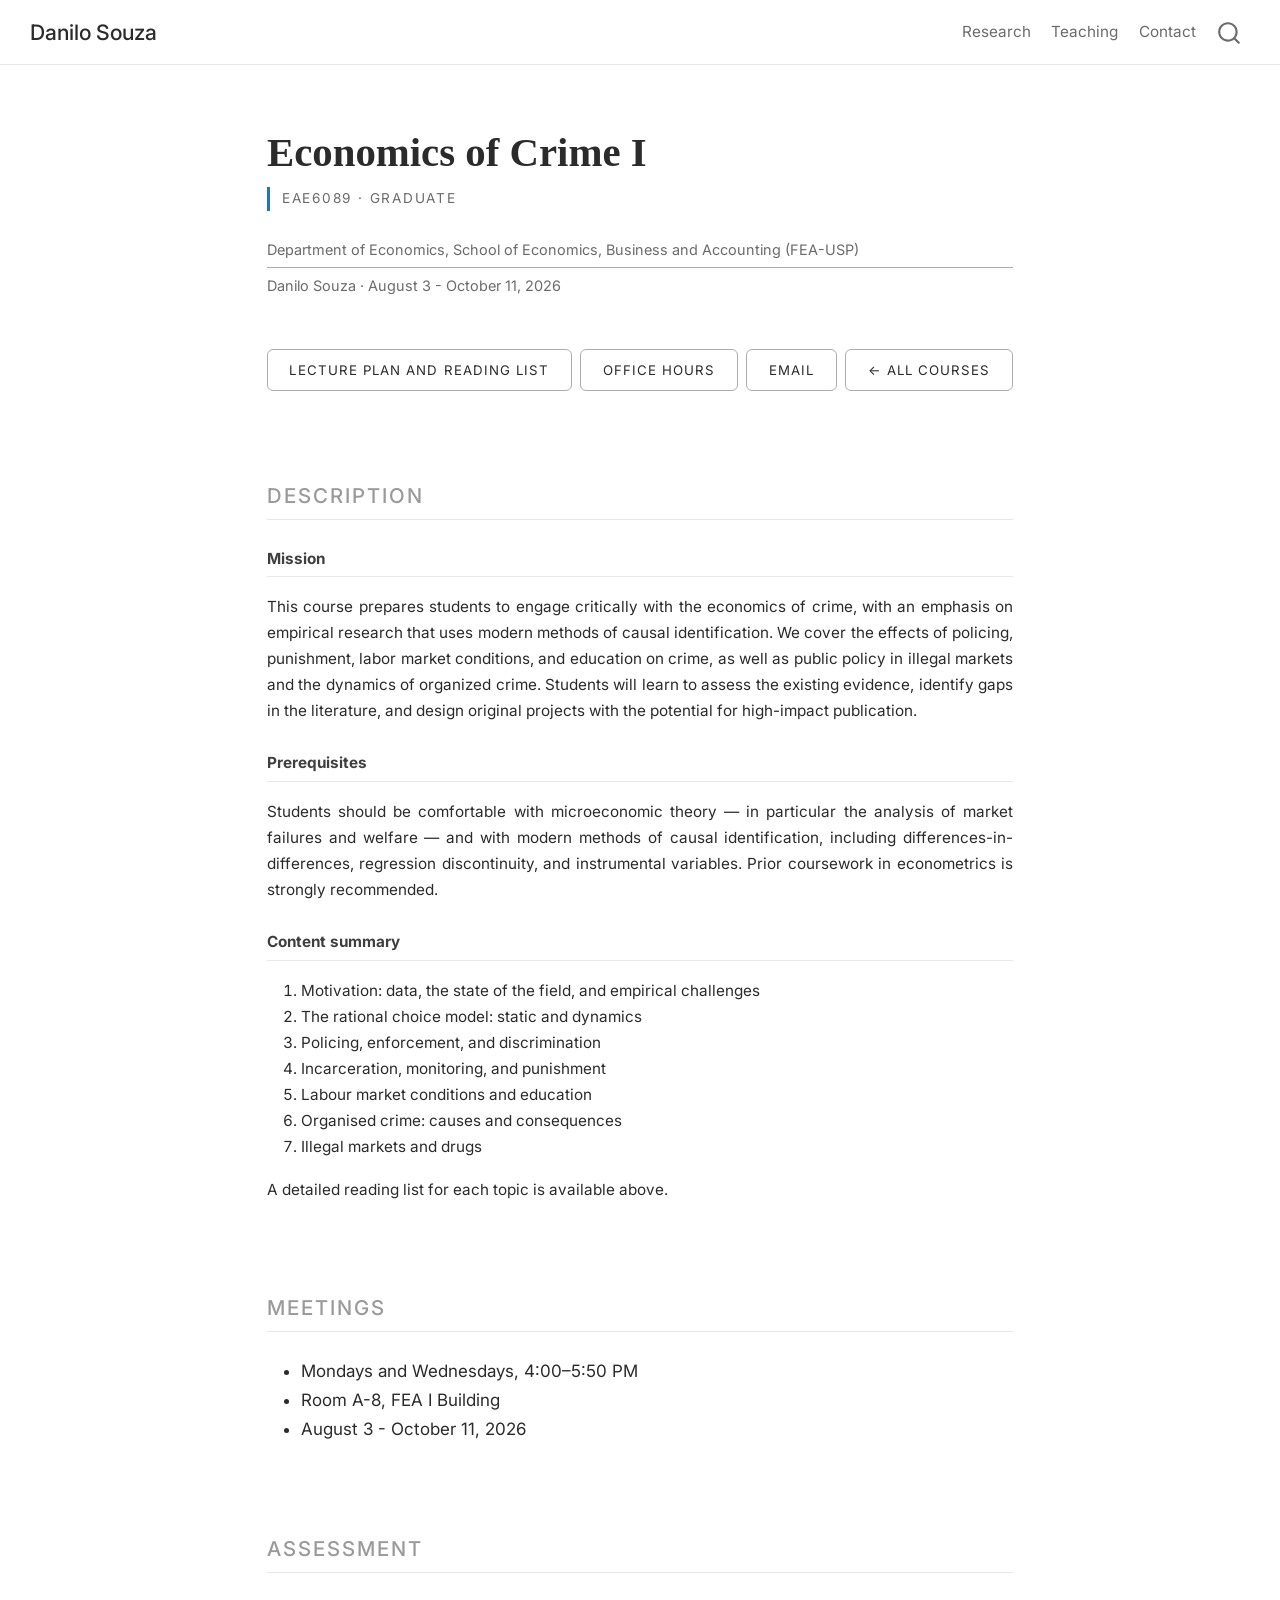
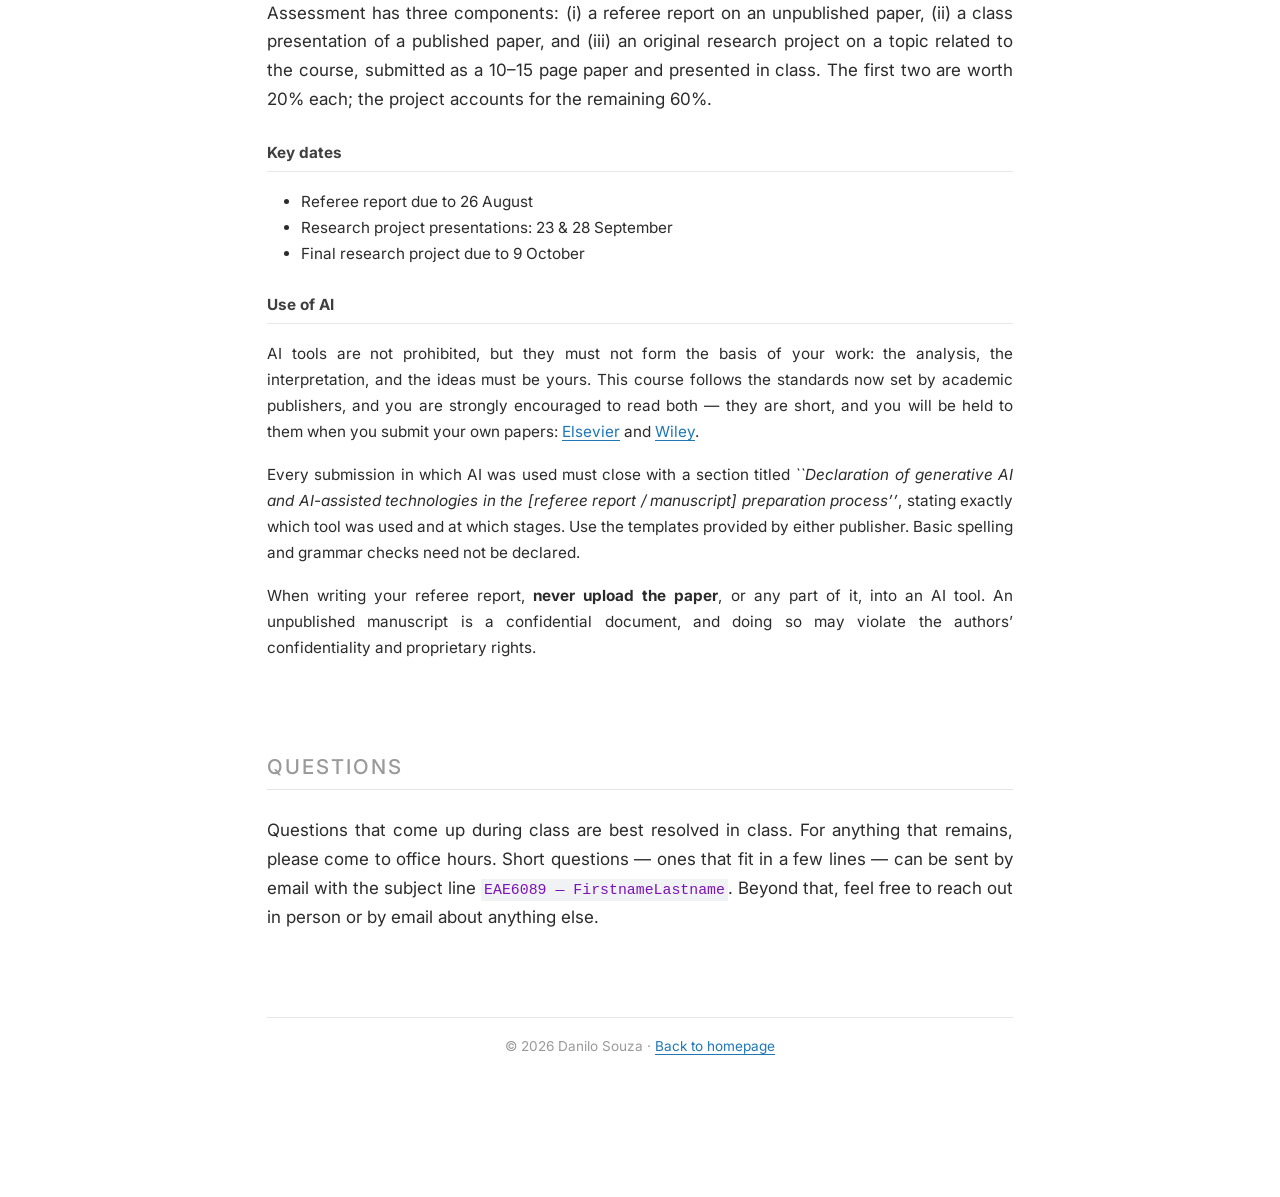
==== commit 727ad5b9: "Site update" ====
--- a/docs/teaching/econ-crime-grad.html
+++ b/docs/teaching/econ-crime-grad.html
@@ -39,7 +39,7 @@
 <link href="../site_libs/quarto-html/quarto-syntax-highlighting-587c61ba64f3a5504c4d52d930310e48.css" rel="stylesheet" id="quarto-text-highlighting-styles">
 <script src="../site_libs/bootstrap/bootstrap.min.js"></script>
 <link href="../site_libs/bootstrap/bootstrap-icons.css" rel="stylesheet">
-<link href="../site_libs/bootstrap/bootstrap-30bdb00b59d881edb21cf422f59c7b60.min.css" rel="stylesheet" append-hash="true" id="quarto-bootstrap" data-mode="light">
+<link href="../site_libs/bootstrap/bootstrap-93184ba84fd0173687459acd2bb7b2be.min.css" rel="stylesheet" append-hash="true" id="quarto-bootstrap" data-mode="light">
 <script id="quarto-search-options" type="application/json">{
   "location": "navbar",
   "copy-button": false,
@@ -150,7 +150,6 @@
 </section>
 <section id="content-summary" class="level3 subhead">
 <h3 class="subhead" data-anchor-id="content-summary">Content summary</h3>
-<div class="topics">
 <ol type="1">
 <li>Motivation: data, the state of the field, and empirical challenges</li>
 <li>The rational choice model: static and dynamics</li>
@@ -160,7 +159,6 @@
 <li>Organised crime: causes and consequences</li>
 <li>Illegal markets and drugs</li>
 </ol>
-</div>
 <p>A detailed reading list for each topic is available above.</p>
 </section>
 </section>
@@ -169,7 +167,7 @@
 <h2 data-anchor-id="meetings">Meetings</h2>
 <div class="info-block">
 <ul>
-<li><span class="info-value">Mondays and Wednesdays, 4:00–5:50 pm</span></li>
+<li><span class="info-value">Mondays and Wednesdays, 4:00–5:50 PM</span></li>
 <li><span class="info-value">Room A-8, FEA I Building</span></li>
 <li><span class="info-value">August 3 - October 11, 2026</span></li>
 </ul>
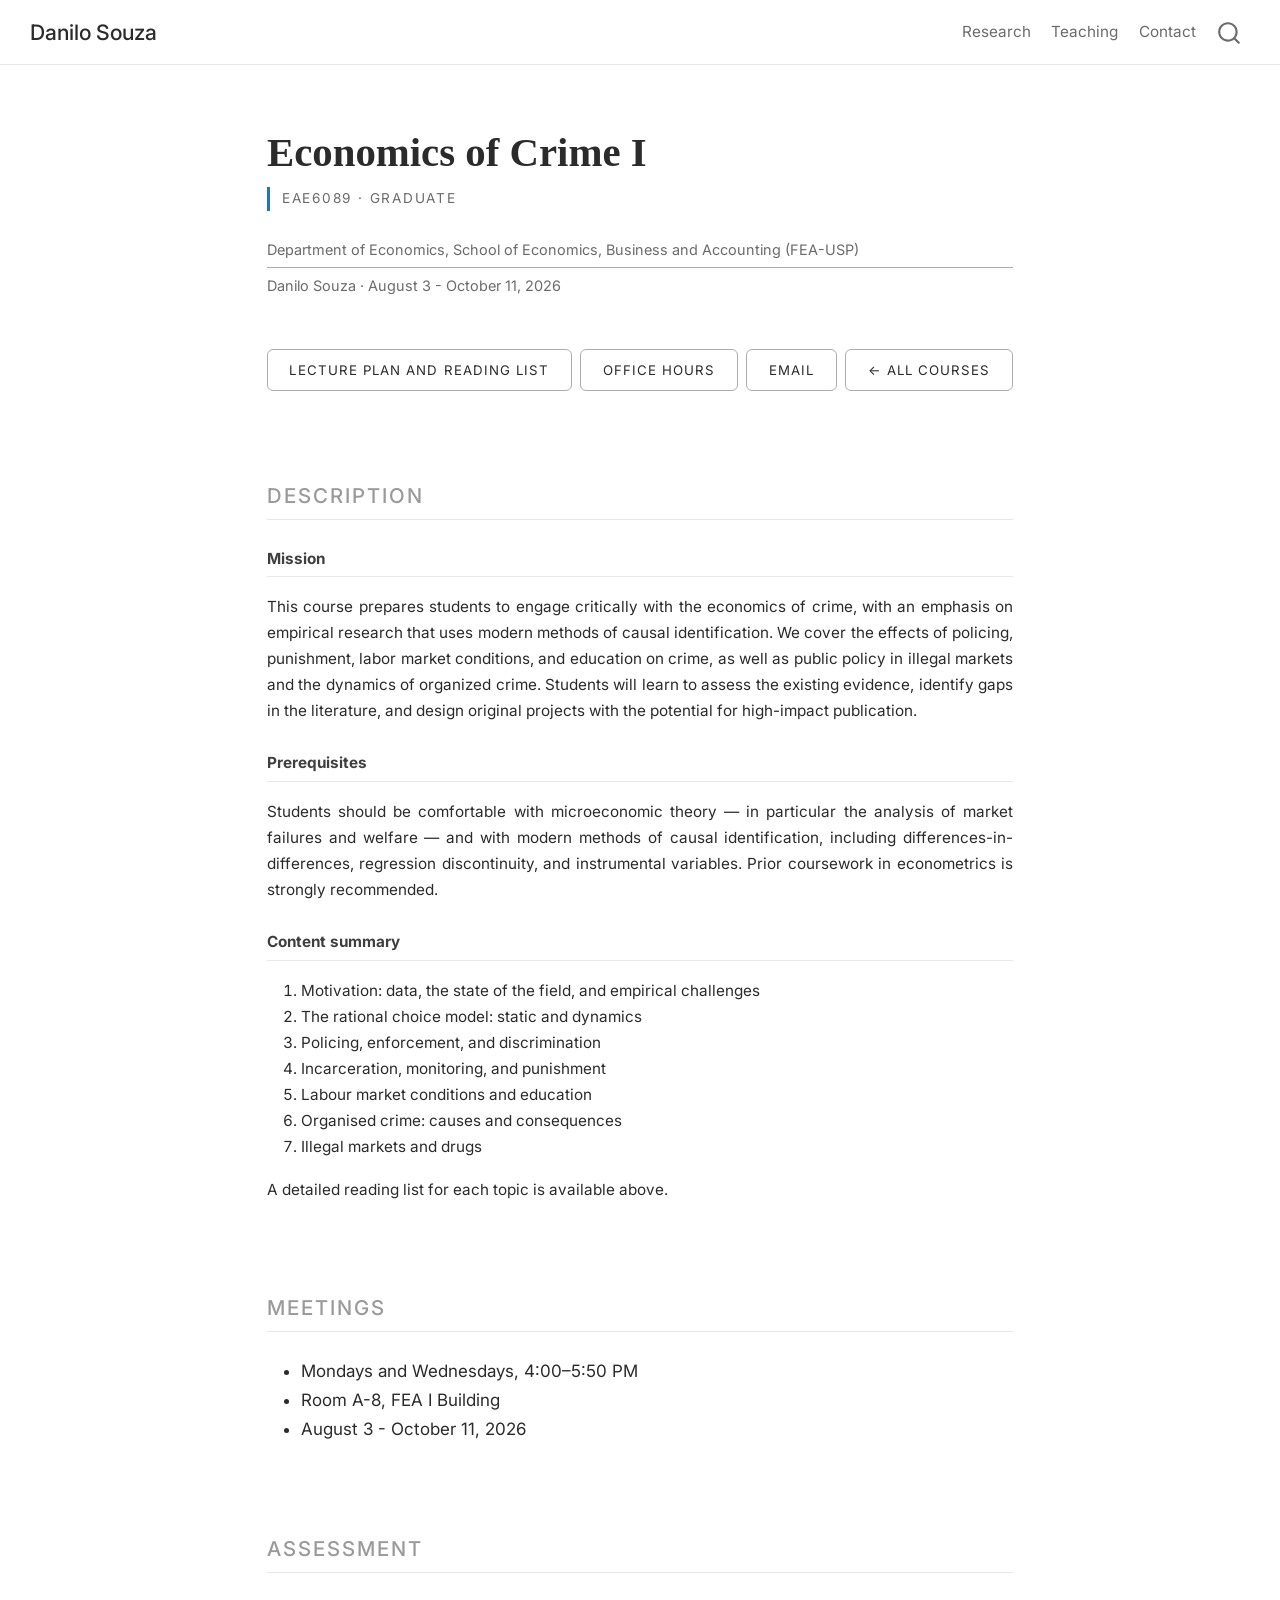
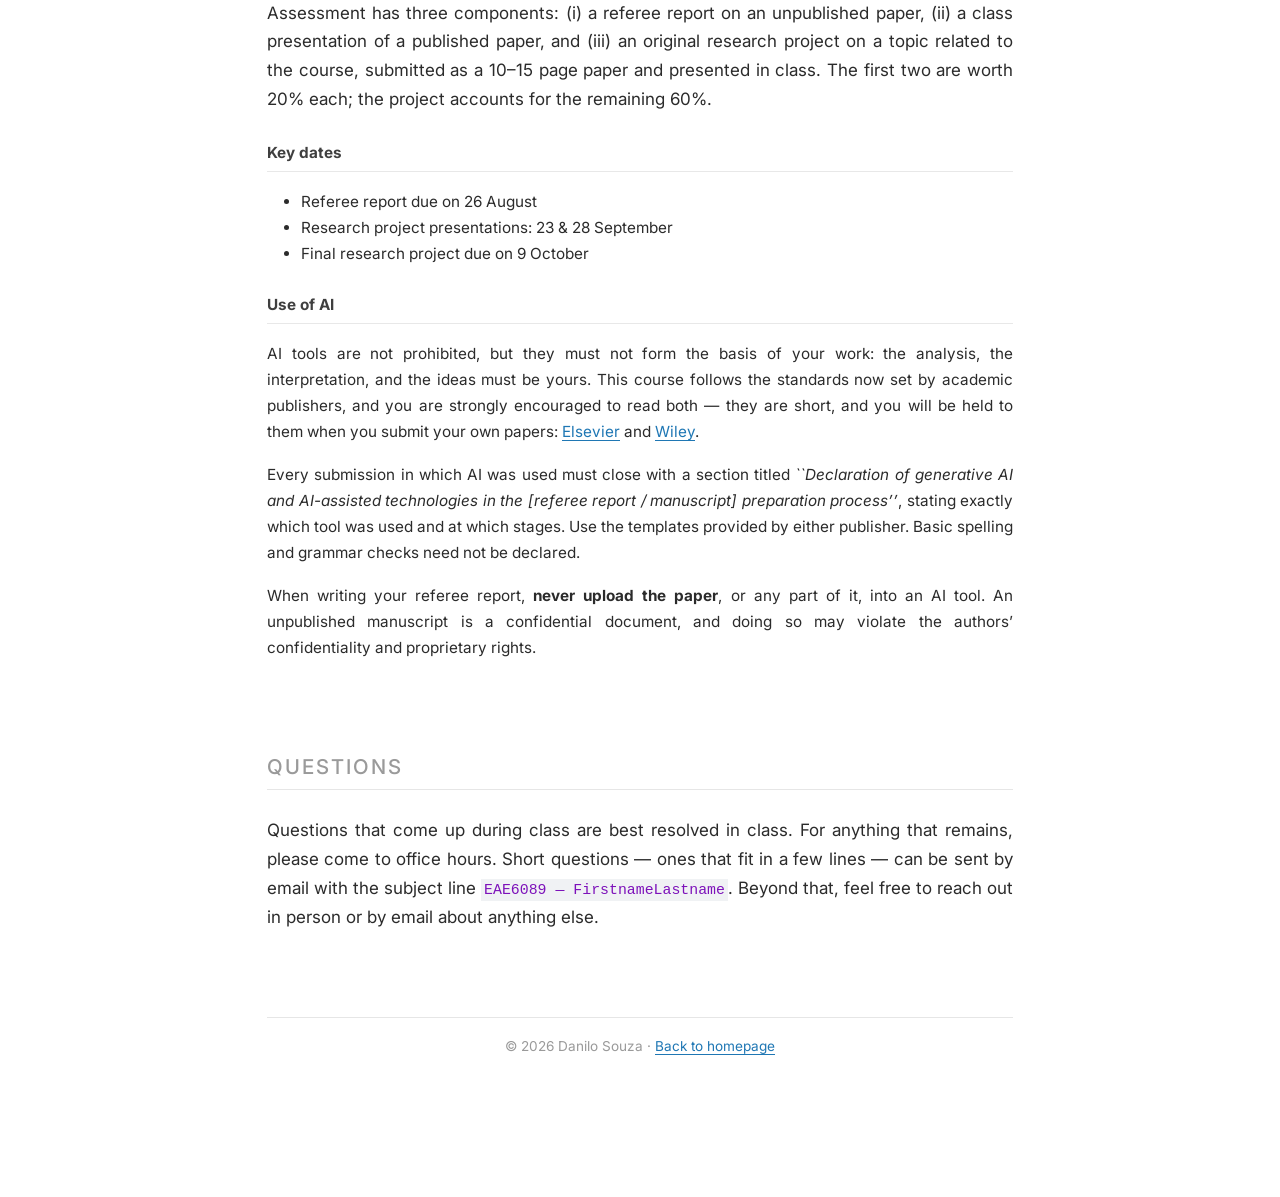
==== commit cf3f7ec7: "Correcting typos" ====
--- a/docs/teaching/econ-crime-grad.html
+++ b/docs/teaching/econ-crime-grad.html
@@ -181,9 +181,9 @@
 <h3 class="subhead" data-anchor-id="key-dates">Key dates</h3>
 <div class="info-block">
 <ul>
-<li><span class="info-value">Referee report due to 26 August</span></li>
+<li><span class="info-value">Referee report due on 26 August</span></li>
 <li><span class="info-value">Research project presentations: 23 &amp; 28 September</span></li>
-<li><span class="info-value">Final research project due to 9 October</span></li>
+<li><span class="info-value">Final research project due on 9 October</span></li>
 </ul>
 </div>
 </section>
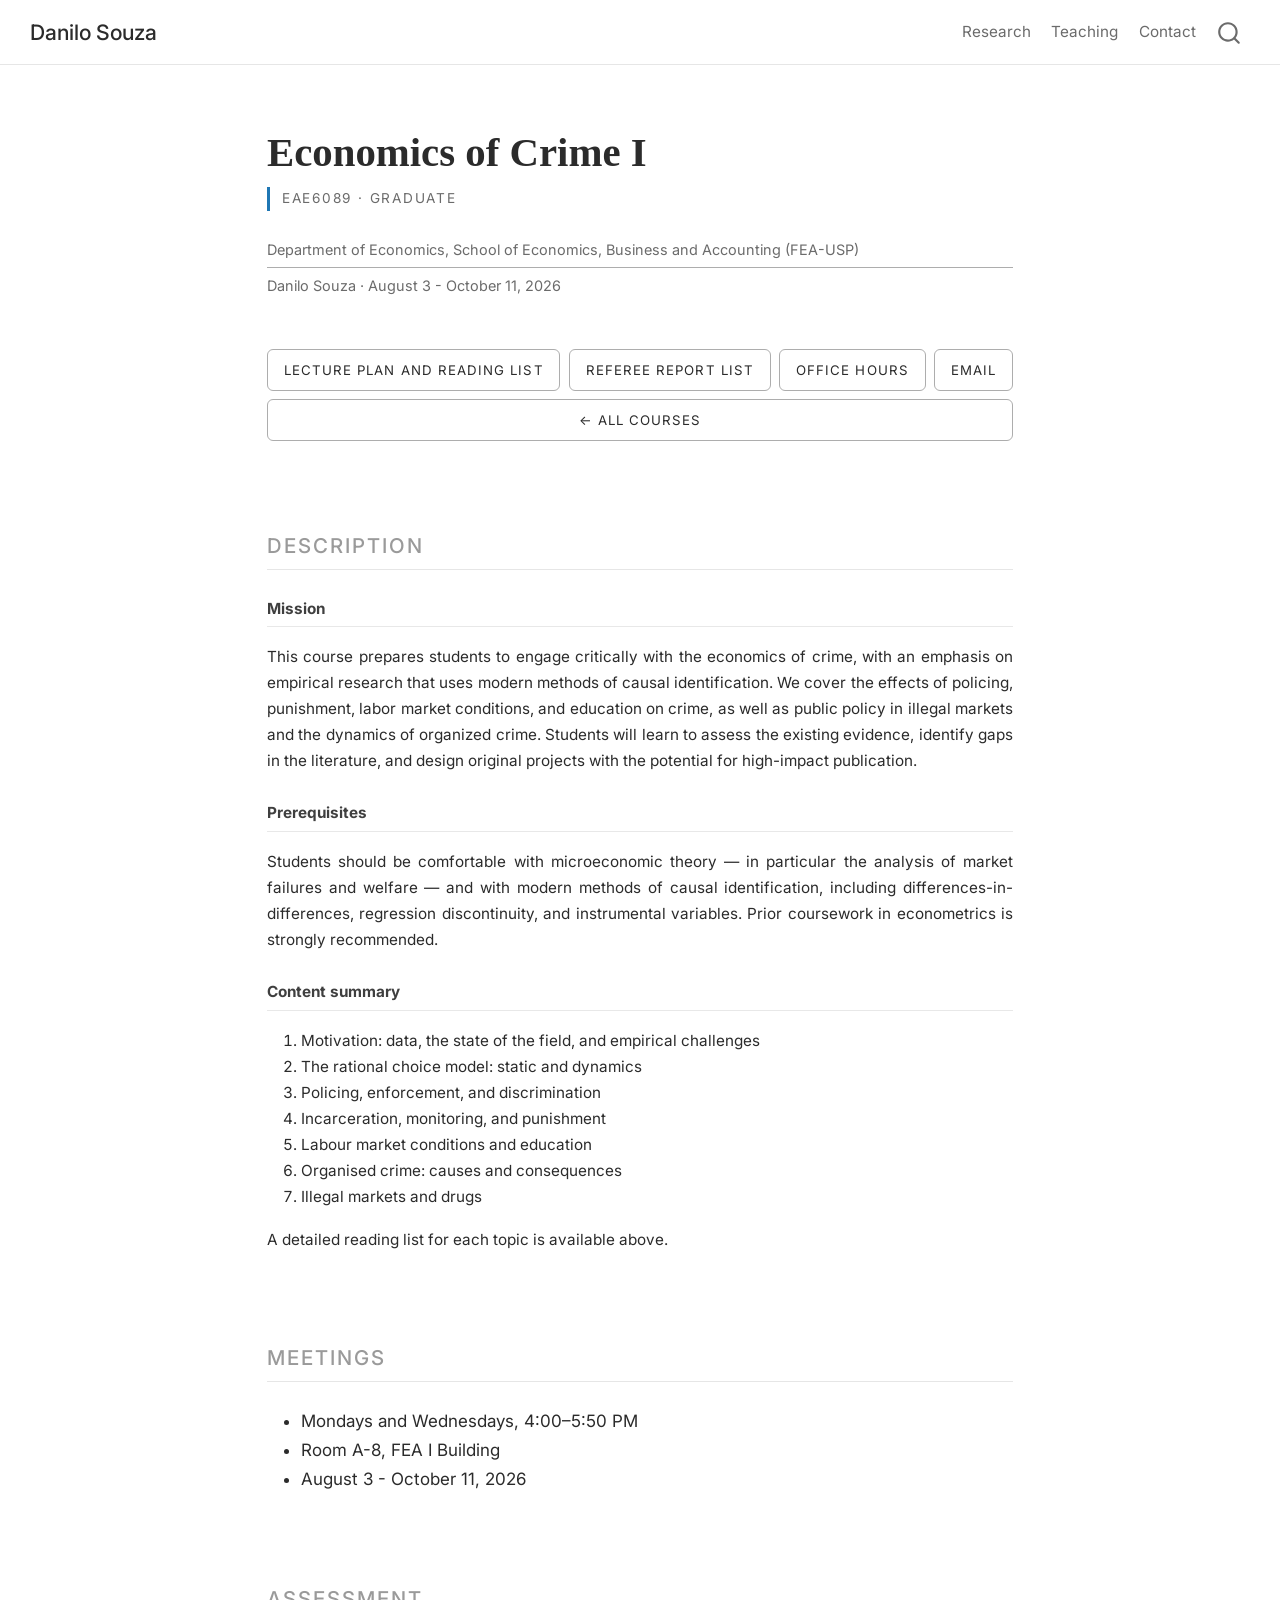
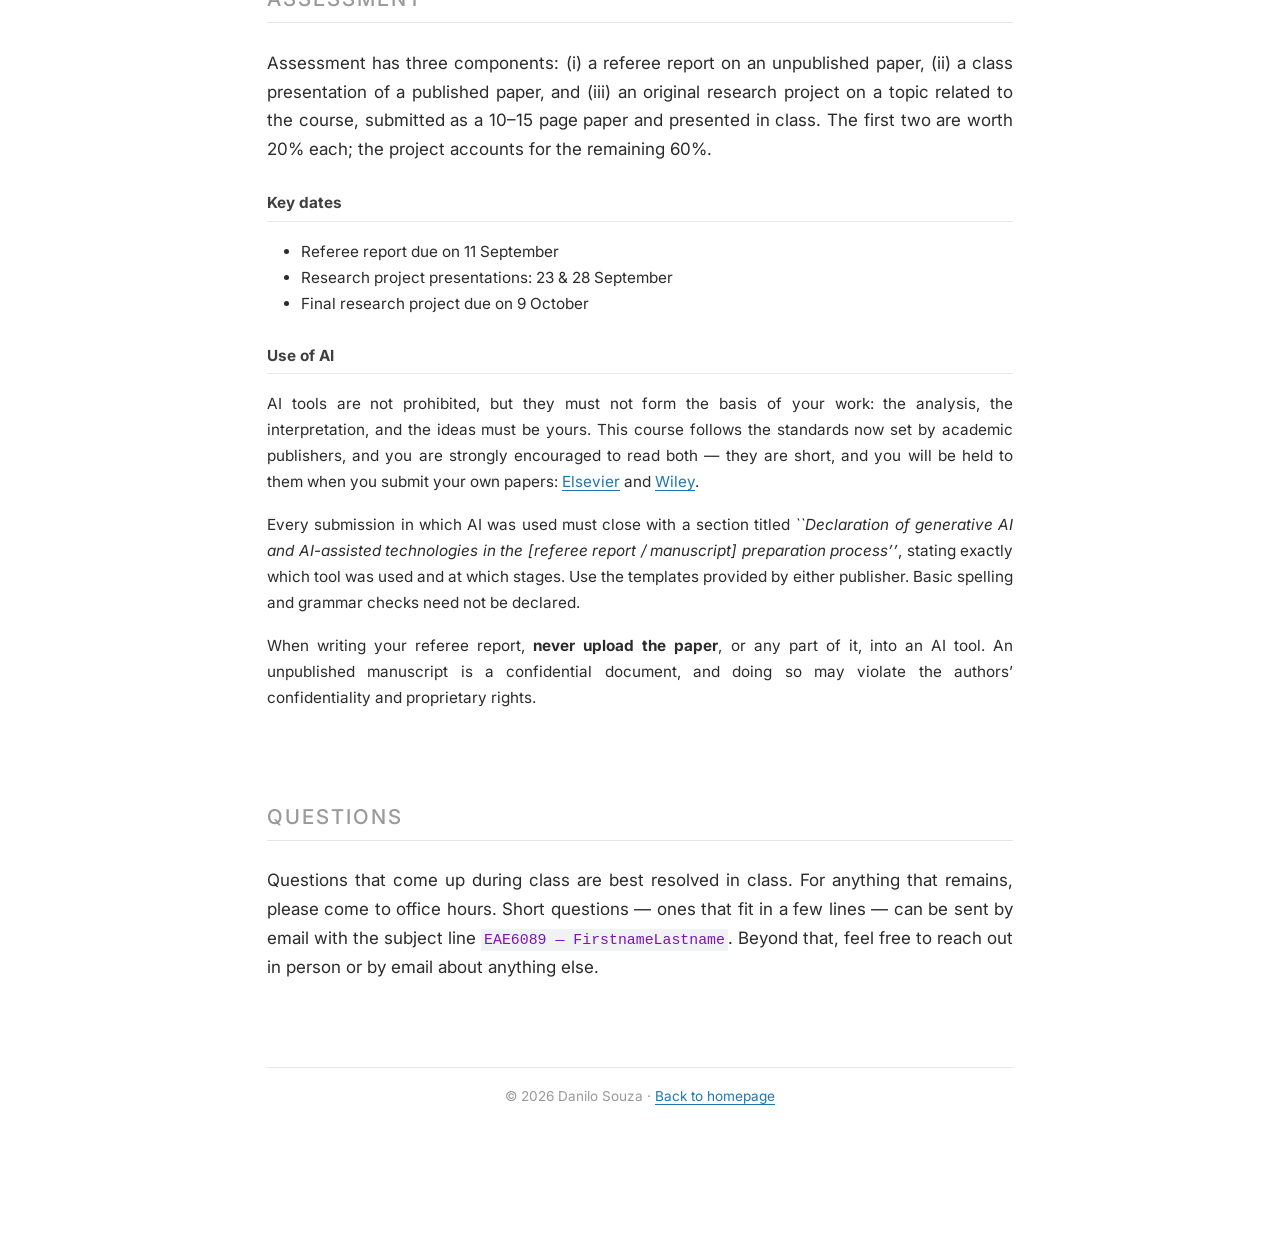
==== commit b4e2ab60: "EAE6089 Syllabus update" ====
--- a/docs/teaching/econ-crime-grad.html
+++ b/docs/teaching/econ-crime-grad.html
@@ -133,6 +133,7 @@
 <p><br></p>
 <div class="hero-links">
   <a href="https://drive.google.com/file/d/15lll-6lE1Xgj-MZZetZIUNHMqsRkrPo3/view?usp=sharing">Lecture Plan and Reading List</a>
+  <a href="https://drive.google.com/file/d/1uFEyCxLB5dRCG_-mF1TCtjjKR6HH8xIQ/view?usp=sharing">Referee Report List</a>
   <a href="https://calendly.com/danilo_souza/office_hours">Office hours</a>
   <a href="mailto:danilosouza@usp.br">Email</a>
   <a href="../index.html#teaching">← All courses</a>
@@ -181,7 +182,7 @@
 <h3 class="subhead" data-anchor-id="key-dates">Key dates</h3>
 <div class="info-block">
 <ul>
-<li><span class="info-value">Referee report due on 26 August</span></li>
+<li><span class="info-value">Referee report due on 11 September</span></li>
 <li><span class="info-value">Research project presentations: 23 &amp; 28 September</span></li>
 <li><span class="info-value">Final research project due on 9 October</span></li>
 </ul>
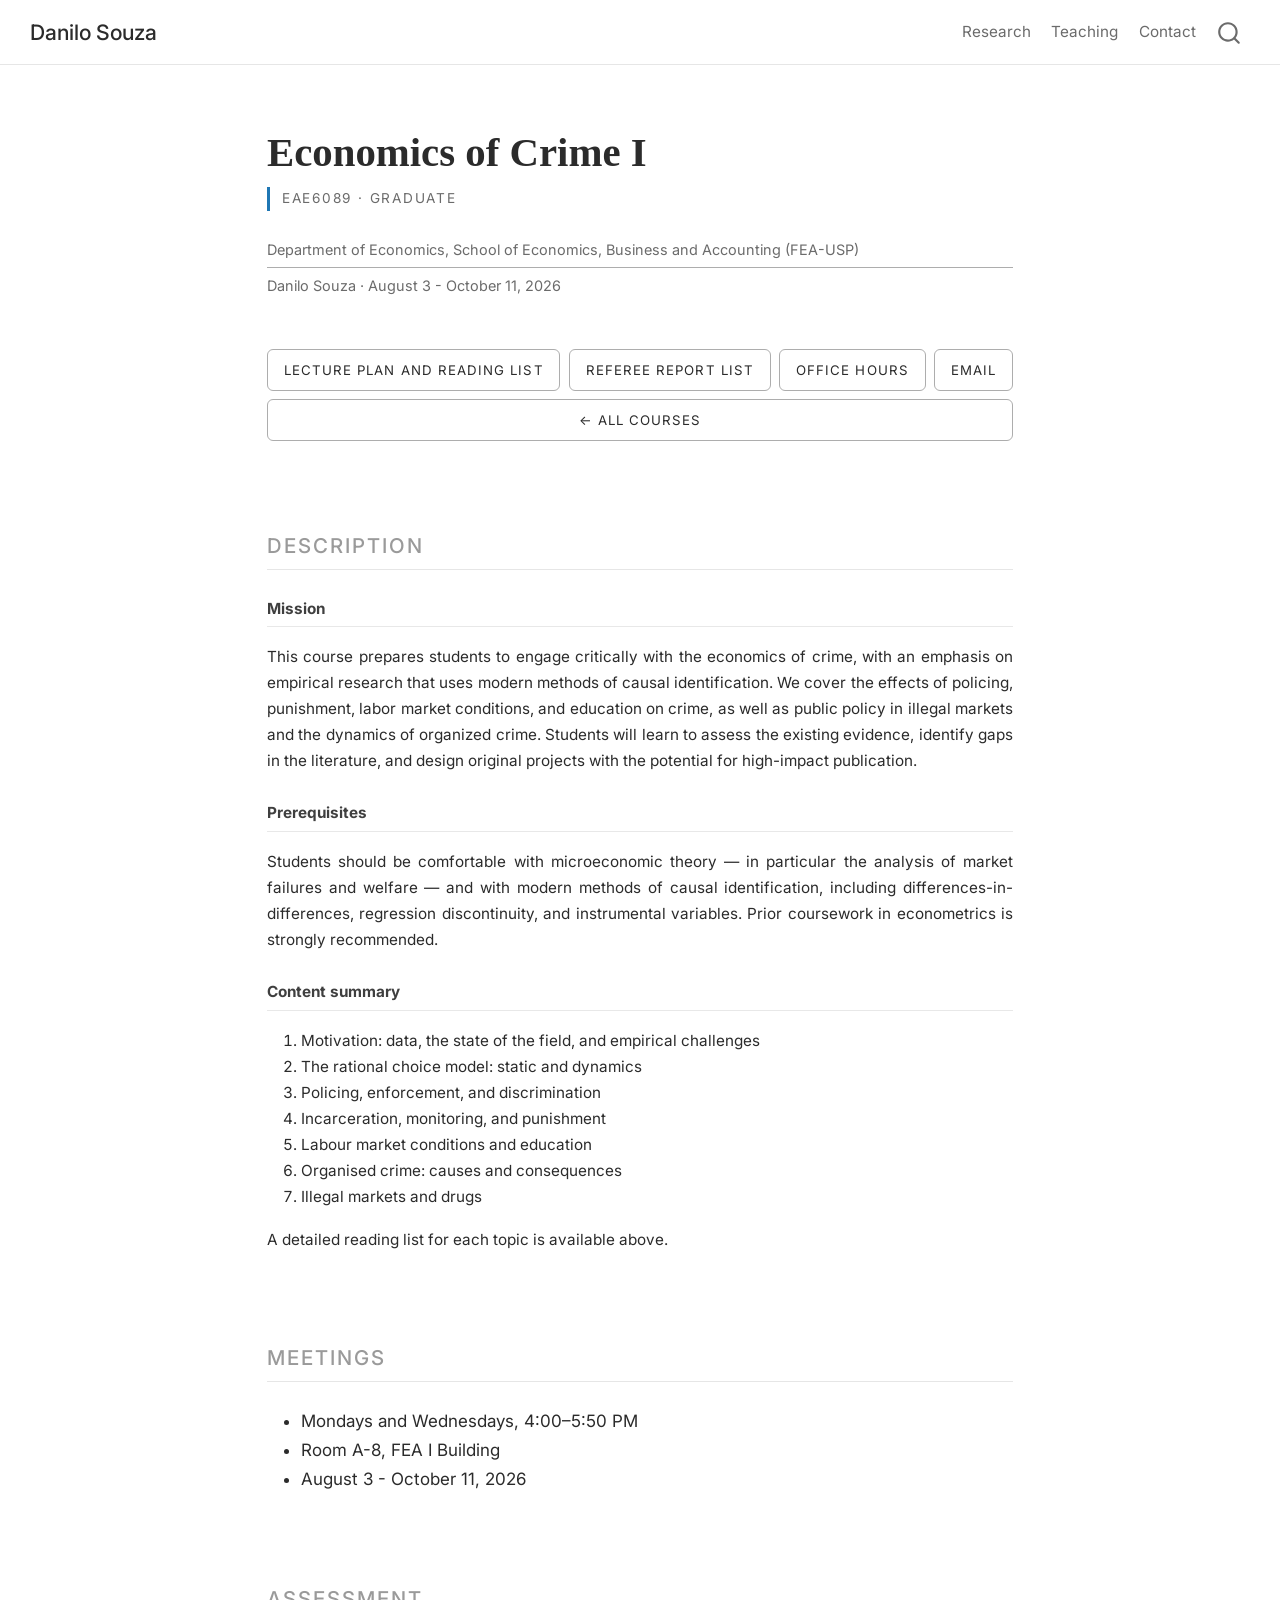
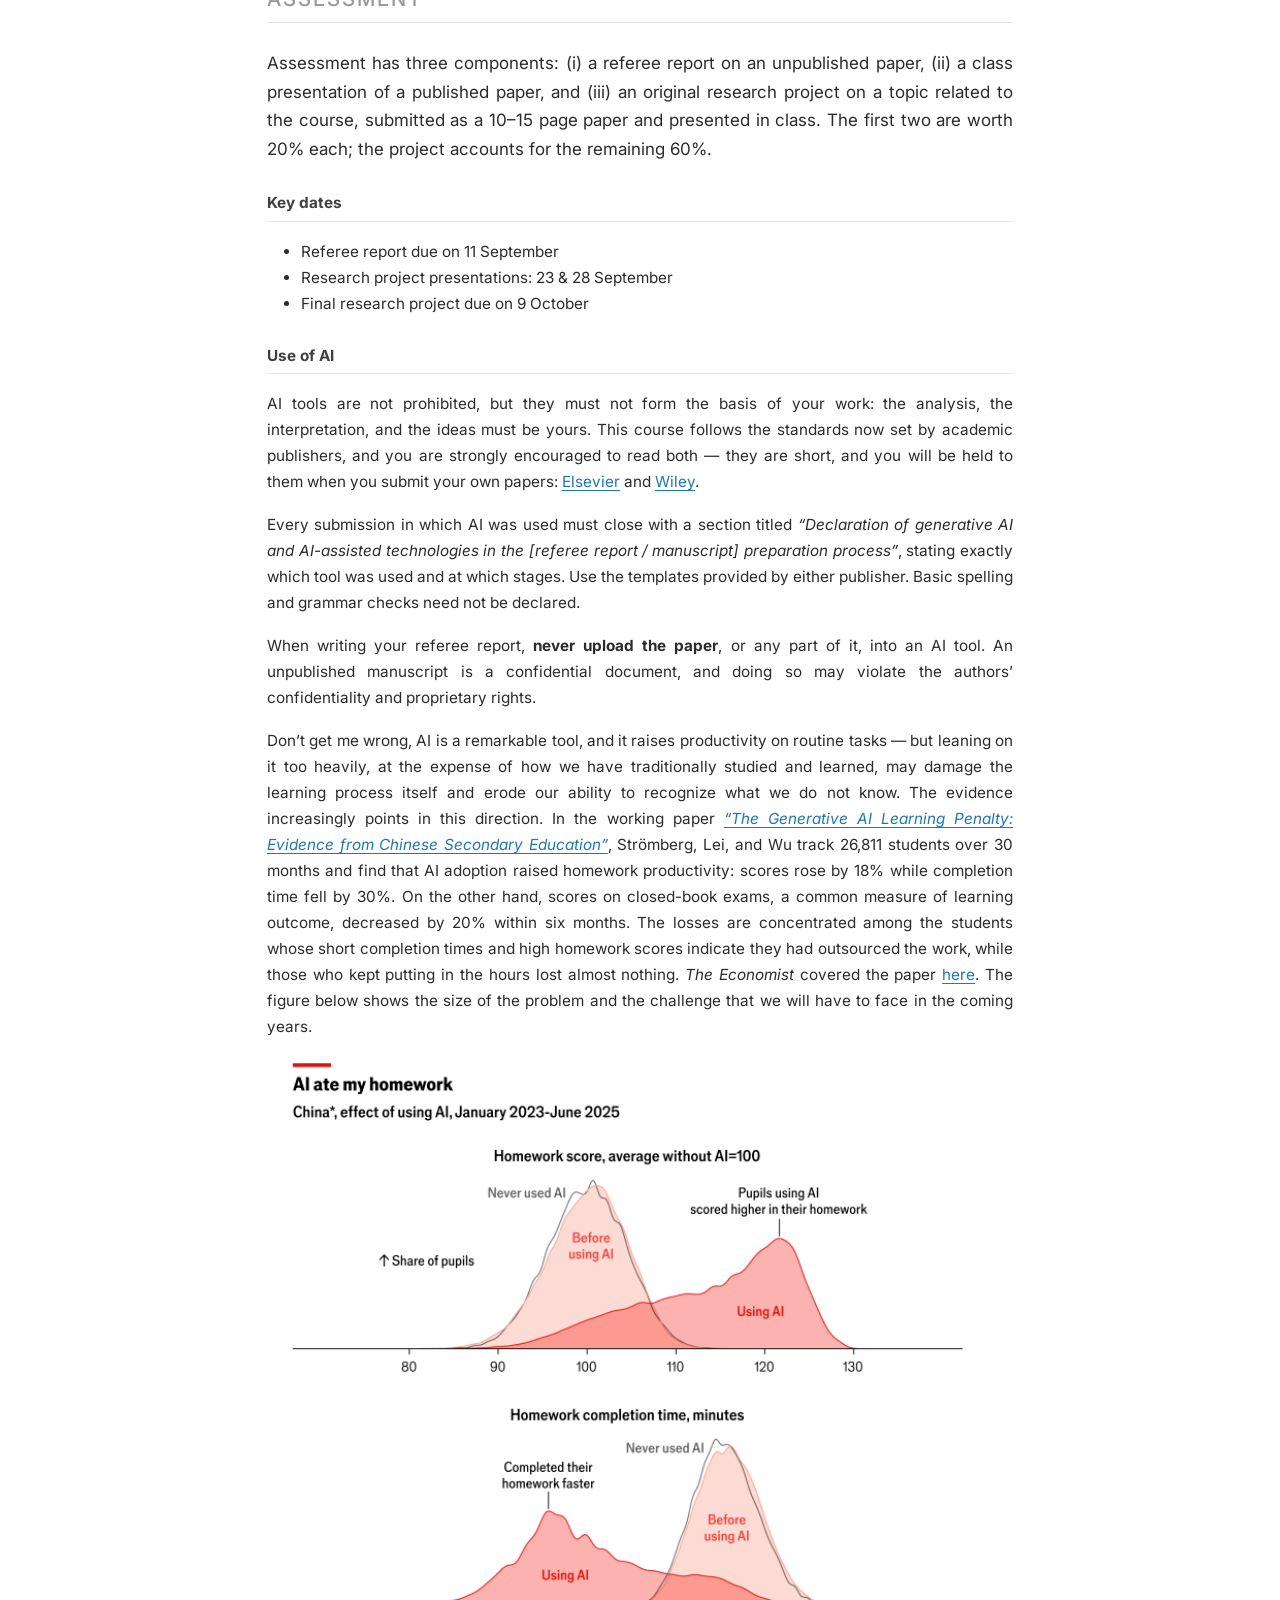
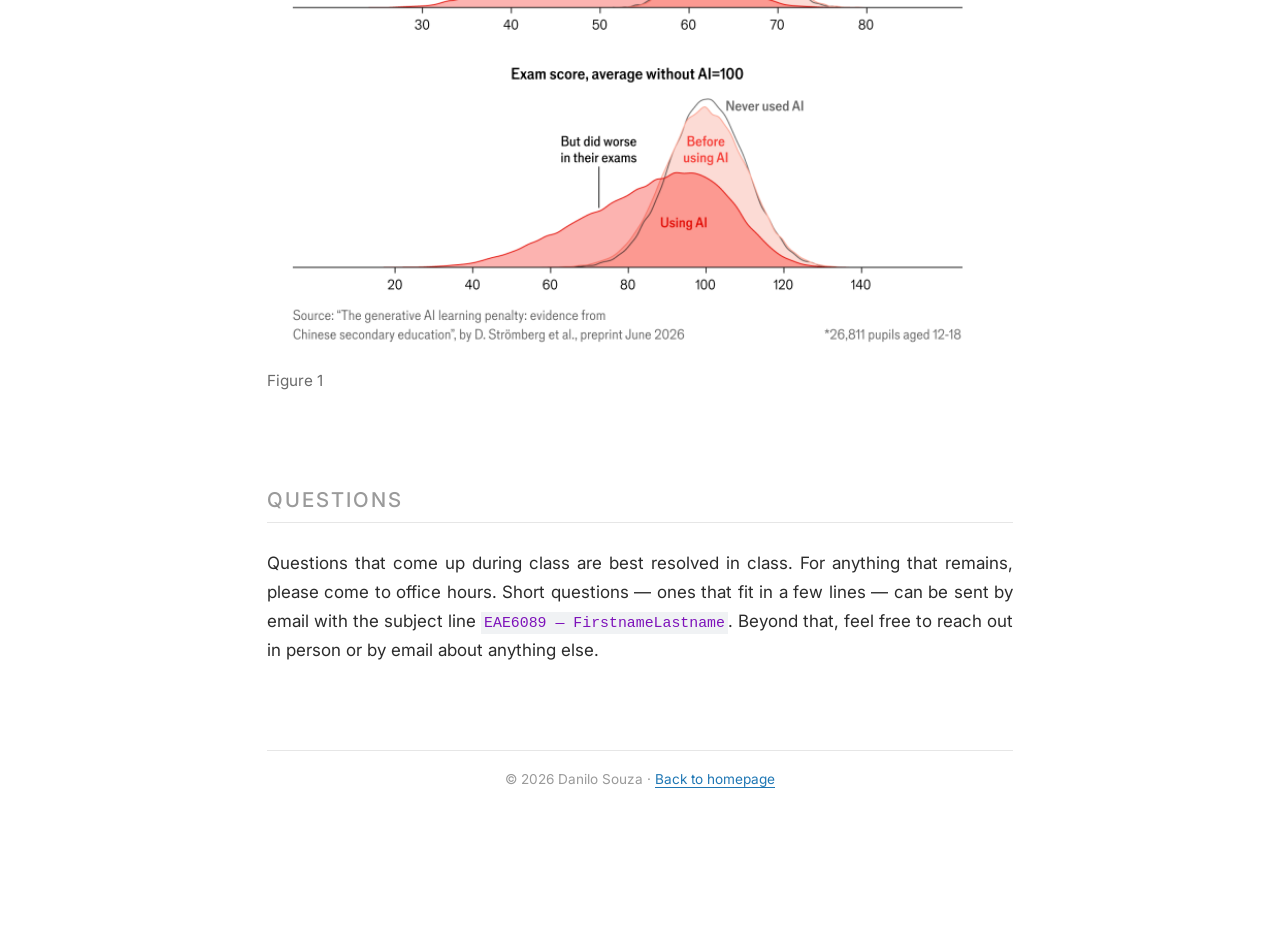
==== commit 1731cd74: "Personal Website update" ====
--- a/docs/teaching/econ-crime-grad.html
+++ b/docs/teaching/econ-crime-grad.html
@@ -191,8 +191,19 @@
 <section id="use-of-ai" class="level3 subhead">
 <h3 class="subhead" data-anchor-id="use-of-ai">Use of AI</h3>
 <p>AI tools are not prohibited, but they must not form the basis of your work: the analysis, the interpretation, and the ideas must be yours. This course follows the standards now set by academic publishers, and you are strongly encouraged to read both — they are short, and you will be held to them when you submit your own papers: <a href="https://www.elsevier.com/about/policies-and-standards/generative-ai-policies-for-journals">Elsevier</a> and <a href="https://www.wiley.com/en-us/publish/article/ai-guidelines/#peerreview">Wiley</a>.</p>
-<p>Every submission in which AI was used must close with a section titled <em>``Declaration of generative AI and AI-assisted technologies in the [referee report / manuscript] preparation process’’</em>, stating exactly which tool was used and at which stages. Use the templates provided by either publisher. Basic spelling and grammar checks need not be declared.</p>
+<p>Every submission in which AI was used must close with a section titled <em>“Declaration of generative AI and AI-assisted technologies in the [referee report / manuscript] preparation process”</em>, stating exactly which tool was used and at which stages. Use the templates provided by either publisher. Basic spelling and grammar checks need not be declared.</p>
 <p>When writing your referee report, <strong>never upload the paper</strong>, or any part of it, into an AI tool. An unpublished manuscript is a confidential document, and doing so may violate the authors’ confidentiality and proprietary rights.</p>
+<p>Don’t get me wrong, AI is a remarkable tool, and it raises productivity on routine tasks — but leaning on it too heavily, at the expense of how we have traditionally studied and learned, may damage the learning process itself and erode our ability to recognize what we do not know. The evidence increasingly points in this direction. In the working paper <a href="https://papers.ssrn.com/sol3/papers.cfm?abstract_id=6868618"><em>“The Generative AI Learning Penalty: Evidence from Chinese Secondary Education”</em></a>, Strömberg, Lei, and Wu track 26,811 students over 30 months and find that AI adoption raised homework productivity: scores rose by 18% while completion time fell by 30%. On the other hand, scores on closed-book exams, a common measure of learning outcome, decreased by 20% within six months. The losses are concentrated among the students whose short completion times and high homework scores indicate they had outsourced the work, while those who kept putting in the hours lost almost nothing. <em>The Economist</em> covered the paper <a href="https://www.economist.com/graphic-detail/2026/08/18/does-ai-stop-children-from-learning">here</a>. The figure below shows the size of the problem and the challenge that we will have to face in the coming years.</p>
+<div id="fig-ai" class="quarto-float quarto-figure quarto-figure-center" data-fig-align="center" data-max-width="100%" width="800px">
+<figure class="quarto-float quarto-float-fig figure">
+<div aria-describedby="fig-ai-caption-0ceaefa1-69ba-4598-a22c-09a6ac19f8ca">
+<img src="wp_ai.png" id="fig-ai" class="img-fluid quarto-figure quarto-figure-center figure-img" data-max-width="100%" width="800">
+</div>
+<figcaption class="quarto-float-caption-bottom quarto-float-caption quarto-float-fig quarto-uncaptioned" id="fig-ai-caption-0ceaefa1-69ba-4598-a22c-09a6ac19f8ca">
+Figure&nbsp;1
+</figcaption>
+</figure>
+</div>
 </section>
 </section>
 <!-- ============ CONTACT ============ -->
